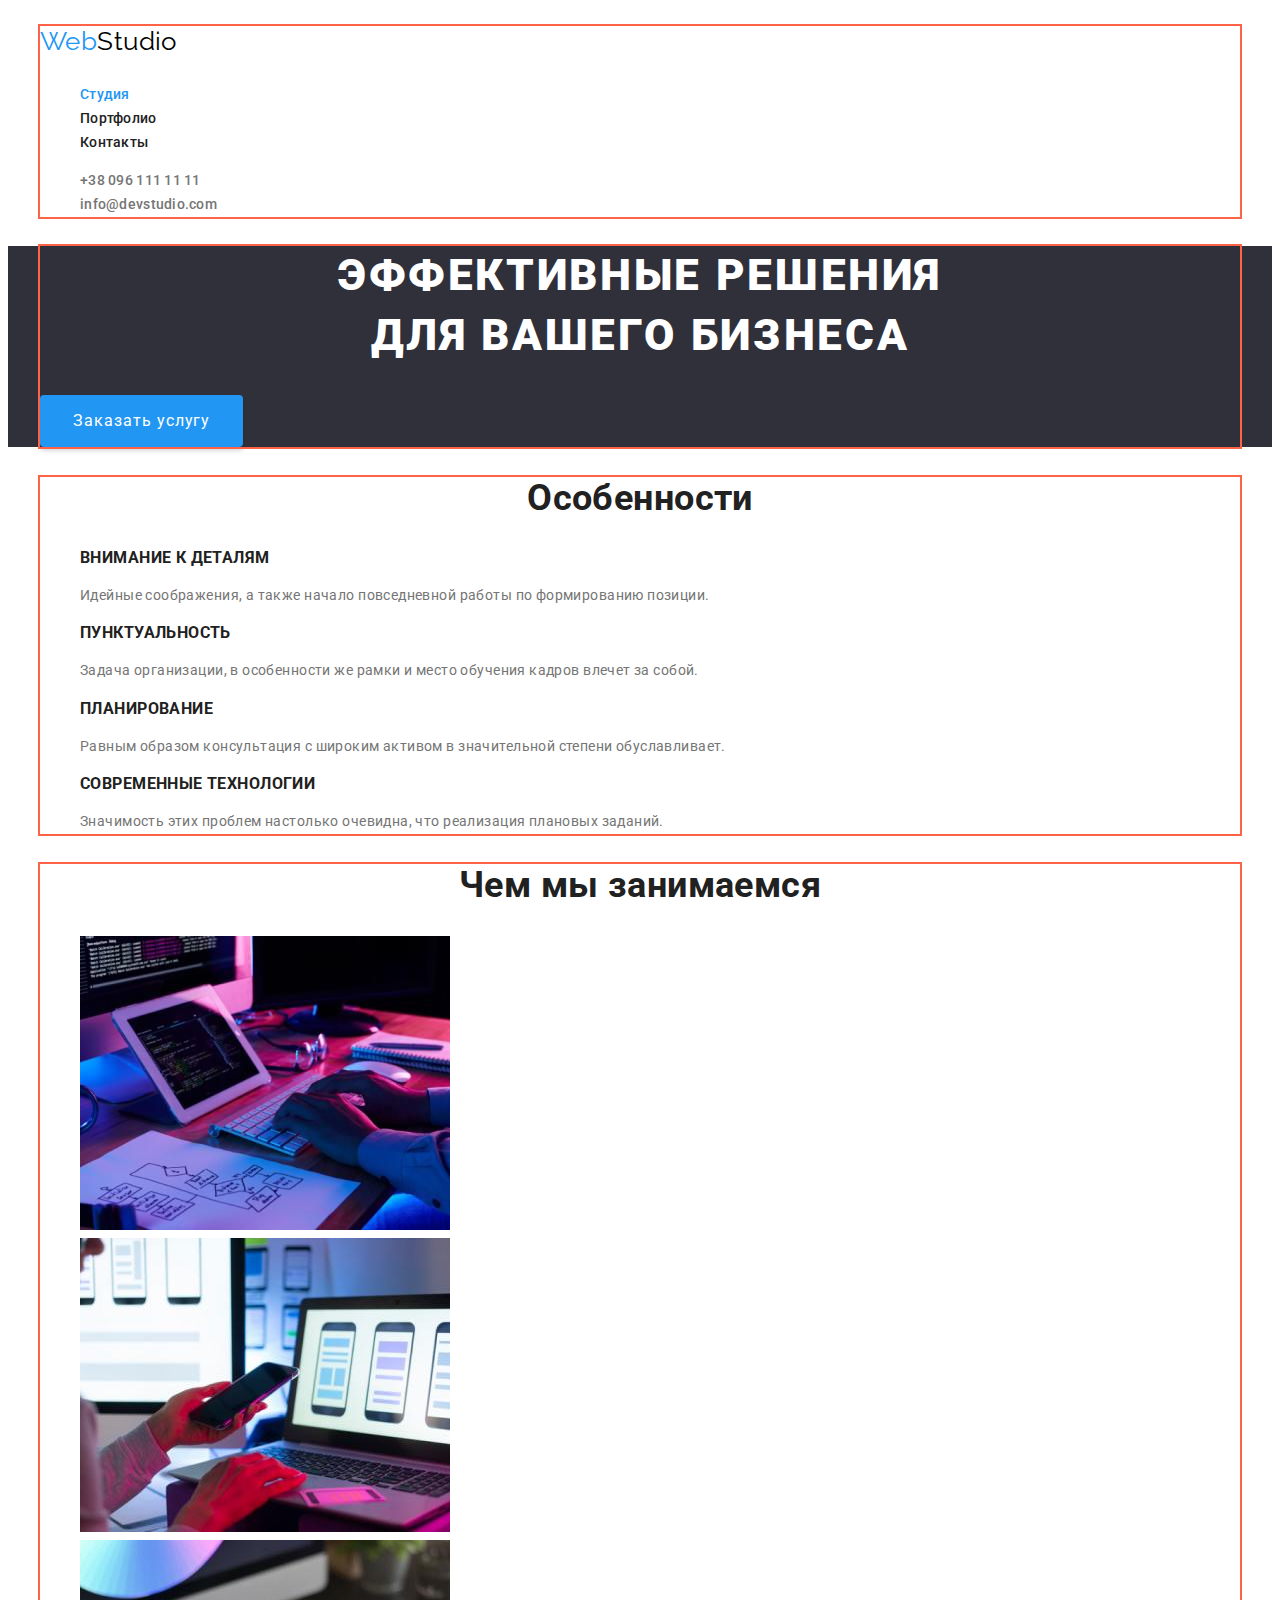
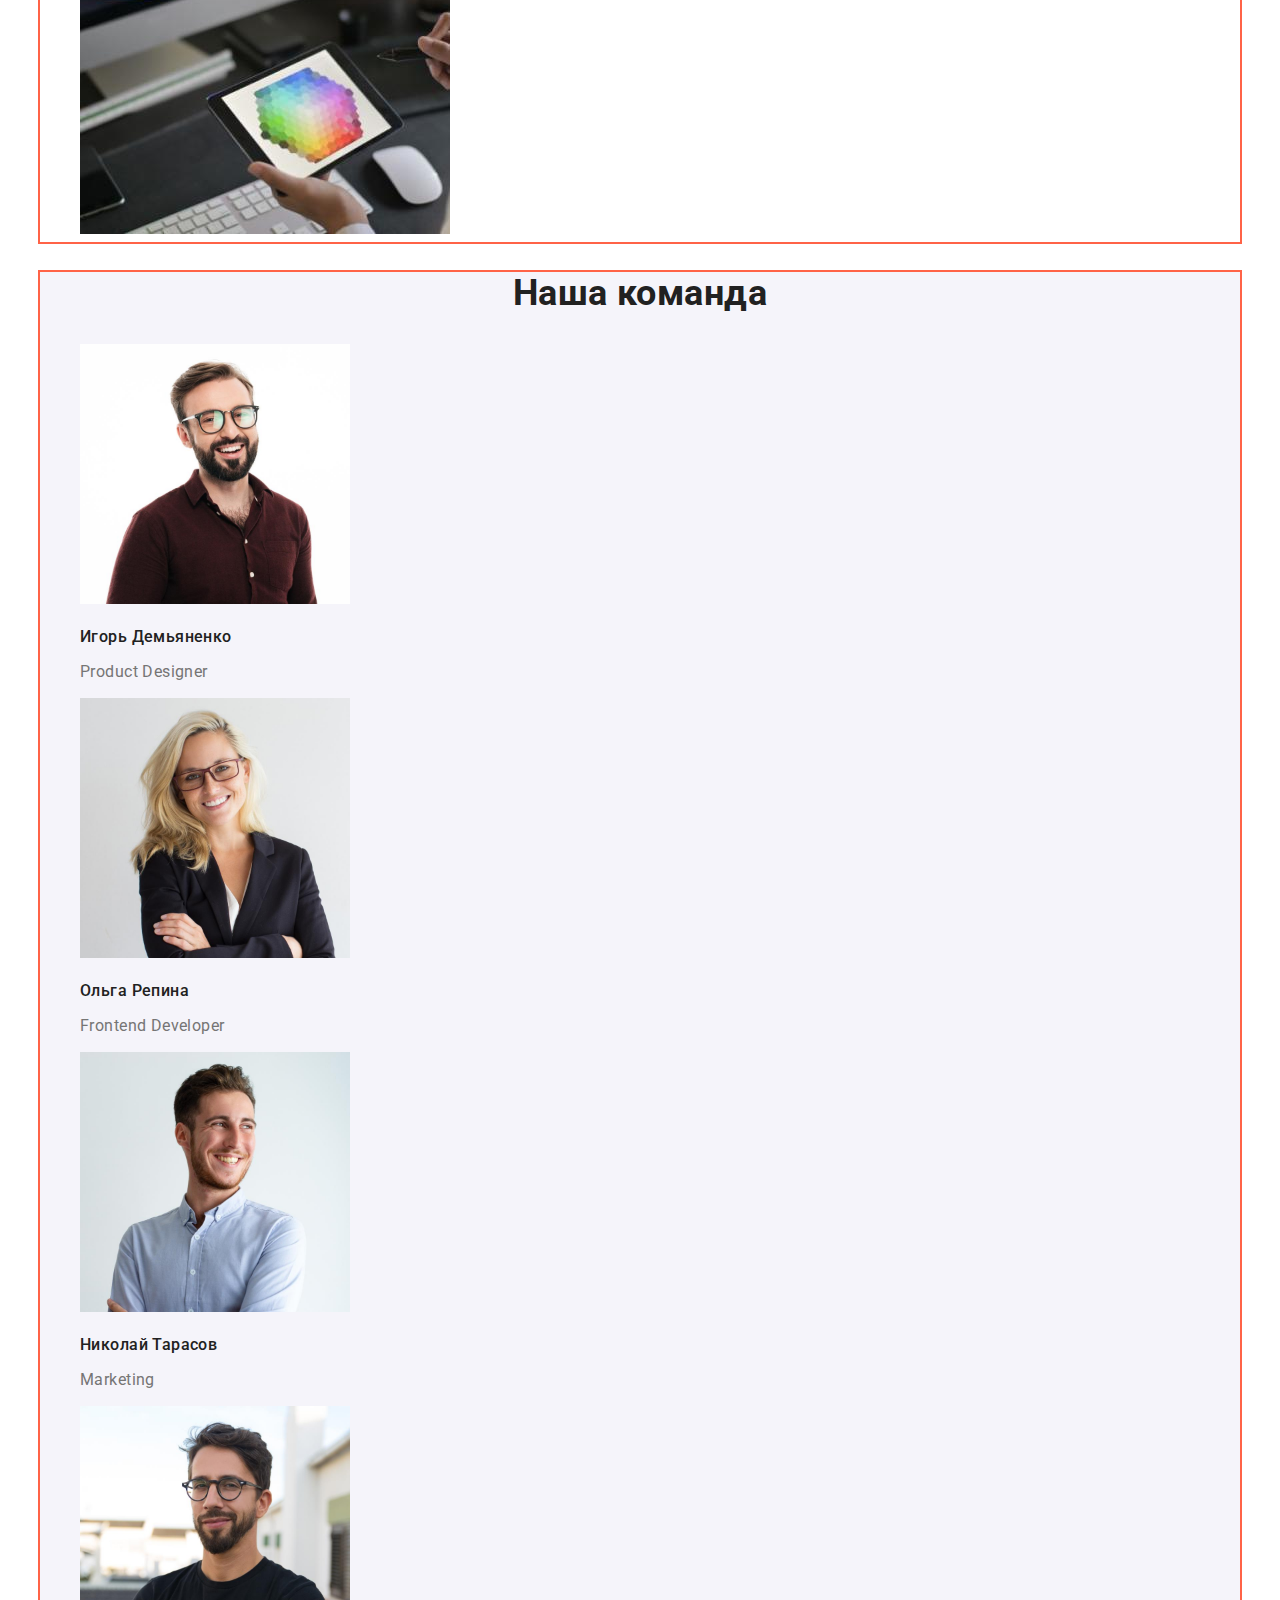
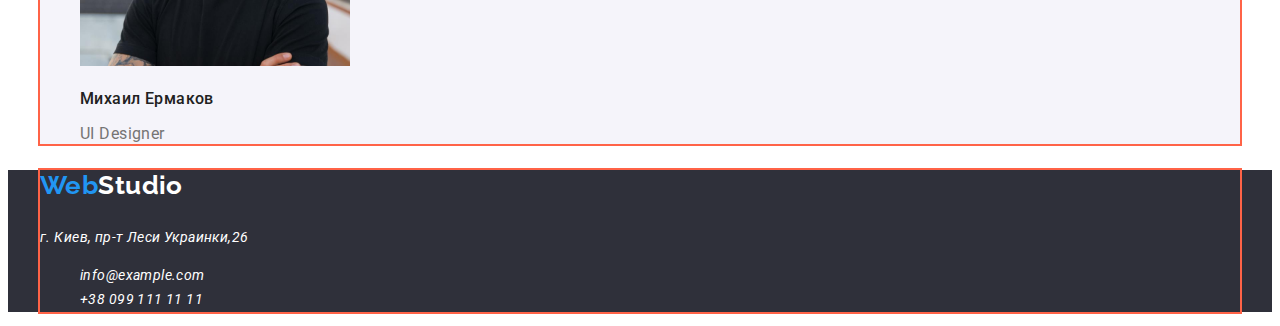
==== index.html @ fec4613e "оформлена ширина макета" ====
<!DOCTYPE html>
<html lang="ru">
<head>
    <meta charset="UTF-8">
    <meta name="viewport" content="width=device-width, initial-scale=1.0">
    <title>Студия</title>
    <link rel="preconnect" href="https://fonts.gstatic.com">
    <link href="https://fonts.googleapis.com/css2?family=Raleway:wght@700&family=Roboto:wght@400;500;700;900&display=swap"
        rel="stylesheet">
    <link rel="stylesheet" href="https://cdnjs.cloudflare.com/ajax/libs/modern-normalize/1.0.0/modern-normalize.css"
        integrity="sha512-Zx6MlUMKSVJoQ+83OwhdILe8cSEsCzfqThJd7J/VA2UrK6Ctj85p+xzqfyuNXE5B1k25uUdmJ2OzItbBy9GHAQ=="
        crossorigin="anonymous"/>
    <link rel="stylesheet" href="./css/styles.css"/>
</head>
<body>

    <!-- шапка сайта -->
    <header>
        <div class="container">
            <nav>
                <a href="./index.html" class="logo">
                    <p> <span class="accent">Web</span>Studio</p>
                </a>
            
                <ul class="site-nav list">
                    <li><a href="" class="link current">Студия</a></li>
                    <li><a href="./portfolio.html" class="link">Портфолио</a></li>
                    <li><a href="" class="link">Контакты</a></li>
                </ul>
            </nav>
            <ul class="contacts list">
                <li><a href="tel:+380961111111" class="link">+38 096 111 11 11</a></li>
                <li><a href="mailto:info@devstudio.com" class="link">info@devstudio.com</a></li>
            </ul>
        </div>
       
    </header>

    <main>
        
        <!-- герой -->
            <section class="hero">
                <div class="container">
                    <h1 class="hero-title">Эффективные решения<br> для вашего бизнеса</h1>
                    <a href="" class="button cursor">Заказать услугу</a>
                </div>
            </section>

            <!-- Особенности -->
            <section class="features section container" >
                <h2 class="section-title">Особенности</h2>
                    <ul class="list">
                        <li>
                            <h3 class="title">Внимание к деталям</h3>
                            <p class="desc">Идейные соображения, а также начало повседневной
                            работы по формированию позиции.</p>
                        </li>
                        <li>
                            <h3 class="title">Пунктуальность</h3>
                            <p class="desc">Задача организации, в особенности же рамки и 
                            место обучения кадров влечет за собой.</p>
                        </li>
                        <li>
                            <h3 class="title">Планирование</h3>
                            <p class="desc">Равным образом консультация с широким активом
                            в значительной степени обуславливает.</p>
                        </li>
                        <li>
                            <h3 class="title">Современные технологии</h3>
                            <p class="desc">Значимость этих проблем настолько очевидна, 
                            что реализация плановых заданий.</p>
                        </li>
                    </ul>
            </section>

            <!-- чем мы занимаемся -->
            <section class="section container" >
                <h2 class="section-title">Чем мы занимаемся</h2>
                    <ul class="list">
                        <li>
                            <img src="./images/laptop.jpg" 
                            alt="ноутбук"  
                            width="370" 
                            height="294"/>
                        </li>

                        <li>
                            <img src="./images/smartphone.jpg" 
                            alt="смартфон" 
                            width="370" 
                            height="294"/>
                        </li>

                        <li>
                            <img src="./images/tablet.jpg" 
                            alt="планшет" 
                            width="370" 
                            height="294"/>
                        </li>
                    </ul>
            </section>

            <!-- Наша команда -->
            <section class="team section container">
                <h2 class="section-title">Наша команда</h2>
                <ul class="list">
                    <li>
                        <img src="./images/team1.jpg"
                         alt="фотография дизайнера"
                          width="270" height="260"/>
                        <h3 class="name">Игорь Демьяненко</h3>
                        <p class="position">Product Designer</p>
                        </li>
                    <li>
                        <img src="./images/team2.jpg"
                         alt="фотография разработчика"
                          width="270" height="260"/>
                        <h3 class="name">Ольга Репина</h3>
                        <p class="position">Frontend Developer</p>
                        </li>

                    <li>
                        <img src="./images/team3.jpg"
                         alt="фотография маркетолога"
                          width="270" height="260"/>
                        <h3 class="name">Николай Тарасов</h3>
                        <p class="position">Marketing</p>
                        </li>

                    <li>
                        <img src="./images/team4.jpg"
                         alt="фотография дизанера интерфейсов"
                          width="270" height="260"/>
                        <h3 class="name">Михаил Ермаков</h3>
                        <p class="position">UI Designer</p>
                    </li>

                </ul>
            </section>
    </main>
    

<!-- подвал страницы -->
    <footer class="footer">
        <div class="container">
            <a href="index.html" class="footer-logo">
                <p> <span class="accent">Web</span>Studio</p>
            </a>
            
            <div>
                <address class="adress">
                    <p>г. Киев, пр-т Леси Украинки,26</p>
                    <ul class="list">
                        <li><a href="mailto:info@example.com" class="footer-link">info@example.com</a></li>
                        <li><a href="tel:+380991111111" class="footer-link">+38 099 111 11 11</a></li>
                    </ul>
                </address>
            </div>
        </div>
    </footer>

</body>
</html>
---- css/styles.css ----
/* общие стили */
html {
  box-sizing: border-box;
}

*,
*::before,
*::after {
  box-sizing: inherit;
}

/* основной цвет текста  #212121 */
/* вторичный цвет текста #757575 */
/* белый #FFFFFF */
/* синий цвет лого и акцент #2196F3 */
/* вторичный цвет фона #F5F4FA */
/* фон футера #2F303A */

:root {
  --primary-text-color: #212121;
  --secondary-text-color: #757575;
  --accent-color: #2196f3;
  --primary-background-color: #ffffff;
  --secondary-background-color: #f5f4fa;
  --header-footer-background-color: #2f303a;
}

body {
  background-color: var(--primary-background-color);
  color: var(--primary-text-color);

  font-family: Roboto, sans-serif;
  letter-spacing: 0.03em;
  font-size: 14px;
  line-height: 1.71;
}

a {
  text-decoration: none;
}

.list {
  list-style: none;
}

.container {
  margin-left: auto;
  margin-right: auto;
  width: 1200px;
  outline: 2px solid tomato;
}

/* logo */

.logo {
  color: #000000;

  font-family: Raleway;
  font-size: 26px;
  line-height: 1.19;
}

.logo .accent {
  color: var(--accent-color);
}

/* hero */

.hero {
  background-color: var(--header-footer-background-color);
}

.hero-title {
  color: var(--primary-background-color);

  font-weight: 900;
  font-size: 44px;
  line-height: 1.36;
  text-align: center;
  letter-spacing: 0.06em;
  text-transform: uppercase;
}

/* nav */

.site-nav .link {
  color: var(--primary-text-color);

  font-weight: 500;
  line-height: 1.14;
  letter-spacing: 0.02em;
}
.contacts .link {
  color: var(--secondary-text-color);

  font-weight: 500;
  line-height: 1.14;
  letter-spacing: 0.02em;
}

/* features */

.section-title {
  font-weight: 700;
  font-size: 36px;
  line-height: 1.17;
  text-align: center;
}

.features .title {
  font-weight: 700;
  line-height: 1.14;
  text-transform: uppercase;
}

.features .desc {
  color: var(--secondary-text-color);
}

.section .desc {
  color: var(--secondary-text-color);
}

/* team */

.team {
  background-color: var(--secondary-background-color);
}

.team .name {
  font-weight: 500;
  font-size: 16px;
  line-height: 1.19;
}

.section .position {
  color: var(--secondary-text-color);

  font-size: 16px;
  line-height: 1.19;
}
/* акцент */

.link:hover,
.link:focus {
  color: var(--accent-color);
}

.site-nav .link.current {
  color: var(--accent-color);
}
/* footer */

.footer {
  background-color: var(--header-footer-background-color);
}

.footer .adress {
  color: var(--primary-background-color);
}

.footer-link {
  color: rgba(255, 255, 255, 60);
}

.footer-logo {
  color: var(--primary-background-color);

  font-family: Raleway;
  font-weight: 700;
  font-size: 26px;
  line-height: 1.19;
}

.footer-logo .accent {
  color: var(--accent-color);
}

/* button */

.button {
  display: inline-block;
  border-radius: 4px;
  box-shadow: 0px 4px 4px rgba(0, 0, 0, 0.15);
  padding: 10px 32px;
  border: 1px solid transparent;

  color: var(--primary-background-color);
  background-color: var(--accent-color);

  font-family: inherit;
  font-size: 16px;
  line-height: 1.87;
  align-items: center;
  text-align: center;
  letter-spacing: 0.06em;

  cursor: pointer;
}

/* Портфолио */

.button-secondary {
  display: inline-block;
  box-shadow: 0px 3px 1px rgba(0, 0, 0, 0.1), 0px 1px 2px rgba(0, 0, 0, 0.08),
    0px 2px 2px rgba(0, 0, 0, 0.12);
  border-radius: 4px;
  padding: 6px 22px;
  border: 1px solid transparent;

  background-color: var(--secondary-background-color);

  font-family: inherit;
  font-weight: 500;
  font-size: 16px;
  line-height: 1.62;

  cursor: pointer;
}

.button-secondary:hover,
.button-secondary:focus {
  color: var(--primary-background-color);
  background-color: var(--accent-color);
}

.projects .nav {
  color: var(--secondary-text-color);

  font-size: 16px;
  line-height: 1.87;
}

.projects .title {
  color: var(--primary-text-color);

  font-weight: bold;
  font-size: 18px;
  line-height: 2;
  letter-spacing: 0.06em;
}
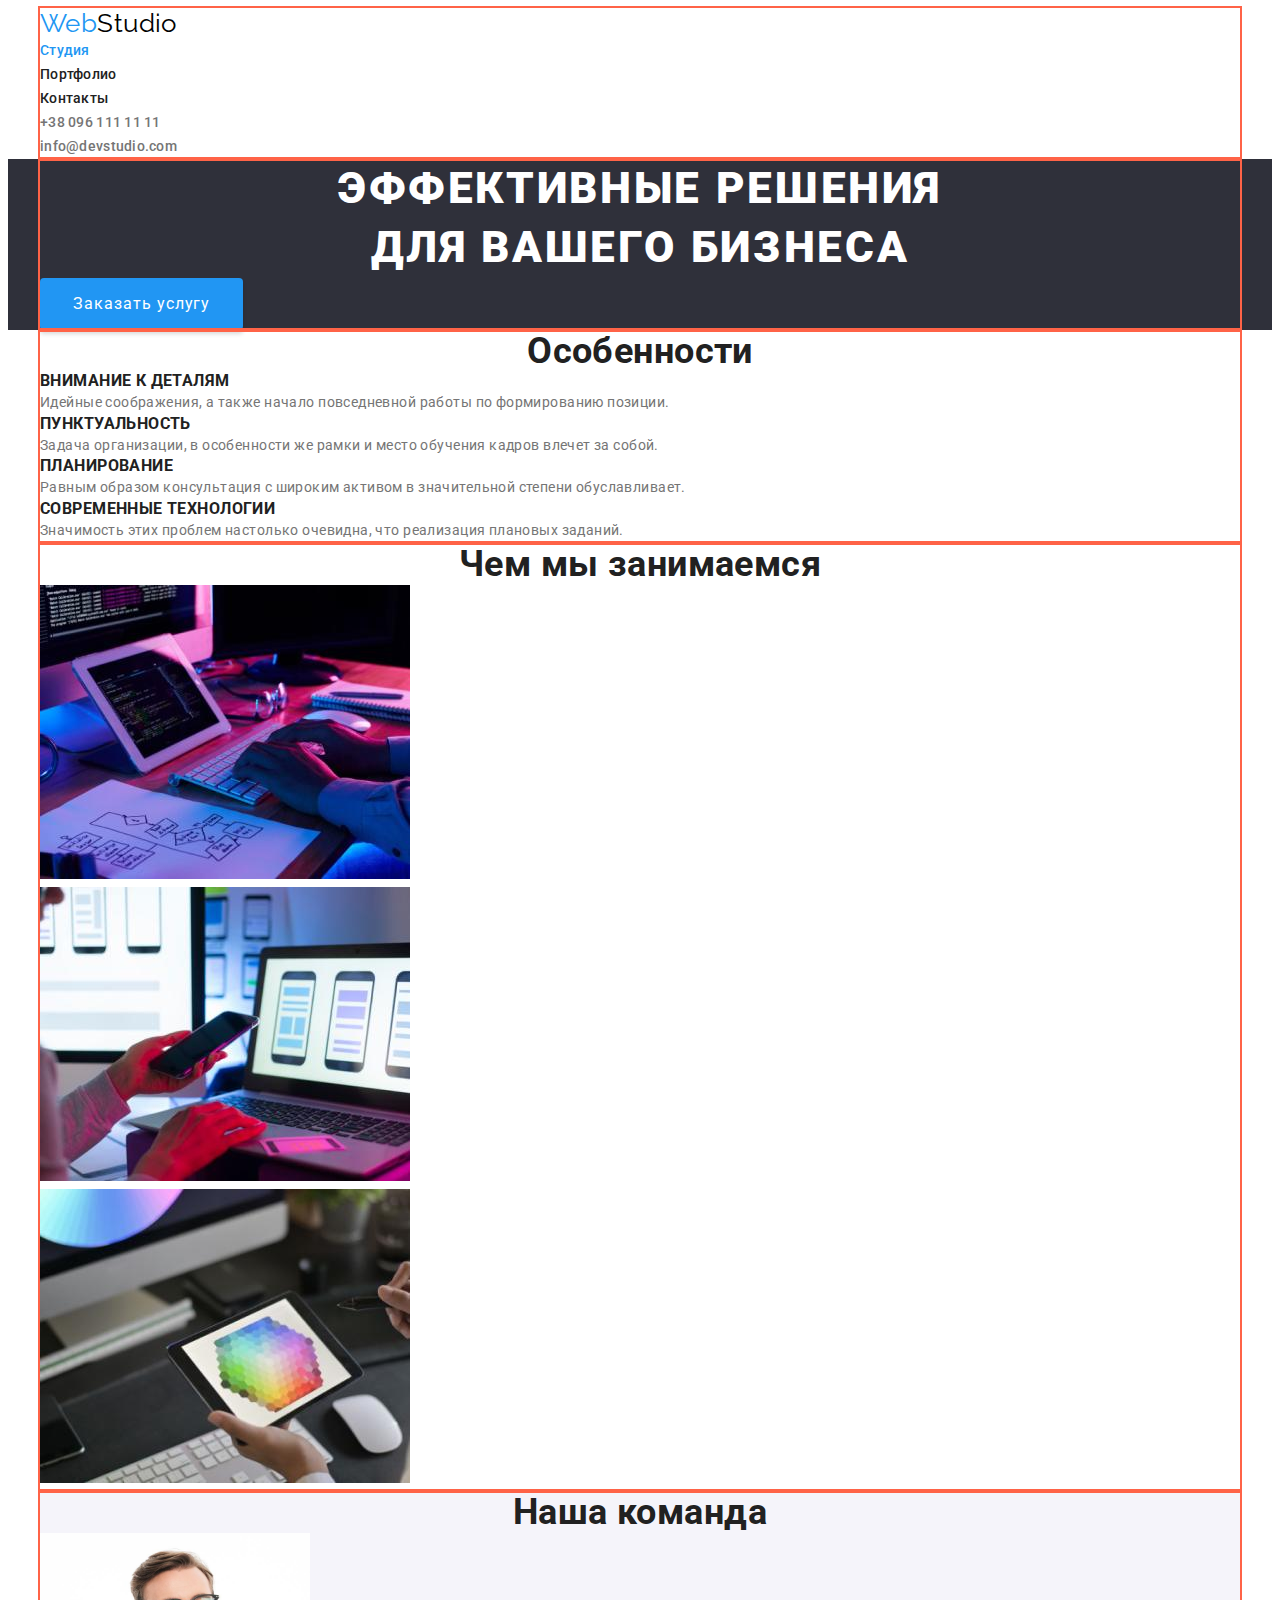
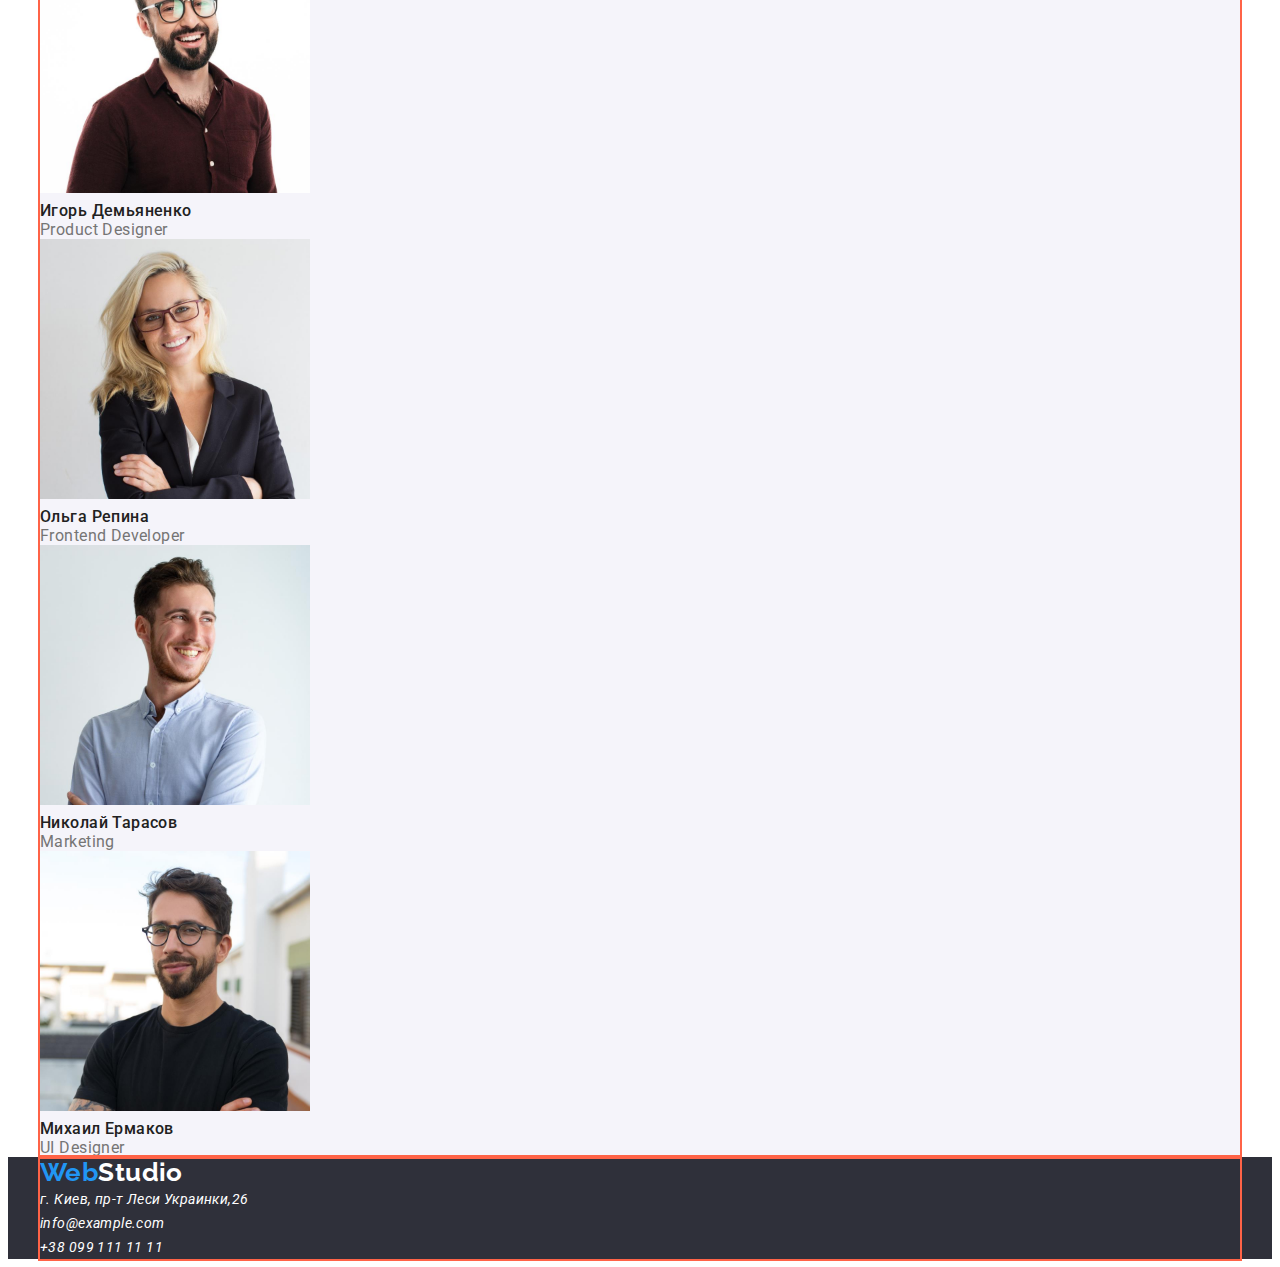
==== commit 5093d284: "сброшены стили падинги и маржини" ====
--- a/index.html
+++ b/index.html
@@ -19,7 +19,7 @@
         <div class="container">
             <nav>
                 <a href="./index.html" class="logo">
-                    <p> <span class="accent">Web</span>Studio</p>
+                    <p class="logo-text"> <span class="accent">Web</span>Studio</p>
                 </a>
             
                 <ul class="site-nav list">
--- a/css/styles.css
+++ b/css/styles.css
@@ -50,6 +50,16 @@
   outline: 2px solid tomato;
 }
 
+/* сброс стилей */
+h1,
+h2,
+h3,
+ul,
+p {
+  margin: 0;
+  padding: 0;
+}
+
 /* logo */
 
 .logo {
@@ -60,6 +70,11 @@
   line-height: 1.19;
 }
 
+/* .logo-text {
+  margin-top: 0px;
+  margin-bottom: 0px;
+} */
+
 .logo .accent {
   color: var(--accent-color);
 }
@@ -71,6 +86,9 @@
 }
 
 .hero-title {
+  /* margin-top: 0px;
+  margin-bottom: 0px; */
+
   color: var(--primary-background-color);
 
   font-weight: 900;
@@ -82,6 +100,10 @@
 }
 
 /* nav */
+/* .site-nav {
+  margin-top: 0px;
+  margin-bottom: 0px;
+} */
 
 .site-nav .link {
   color: var(--primary-text-color);
@@ -90,6 +112,12 @@
   line-height: 1.14;
   letter-spacing: 0.02em;
 }
+
+/* .contacts {
+  margin-top: 0px;
+  margin-bottom: 0px;
+} */
+
 .contacts .link {
   color: var(--secondary-text-color);
 
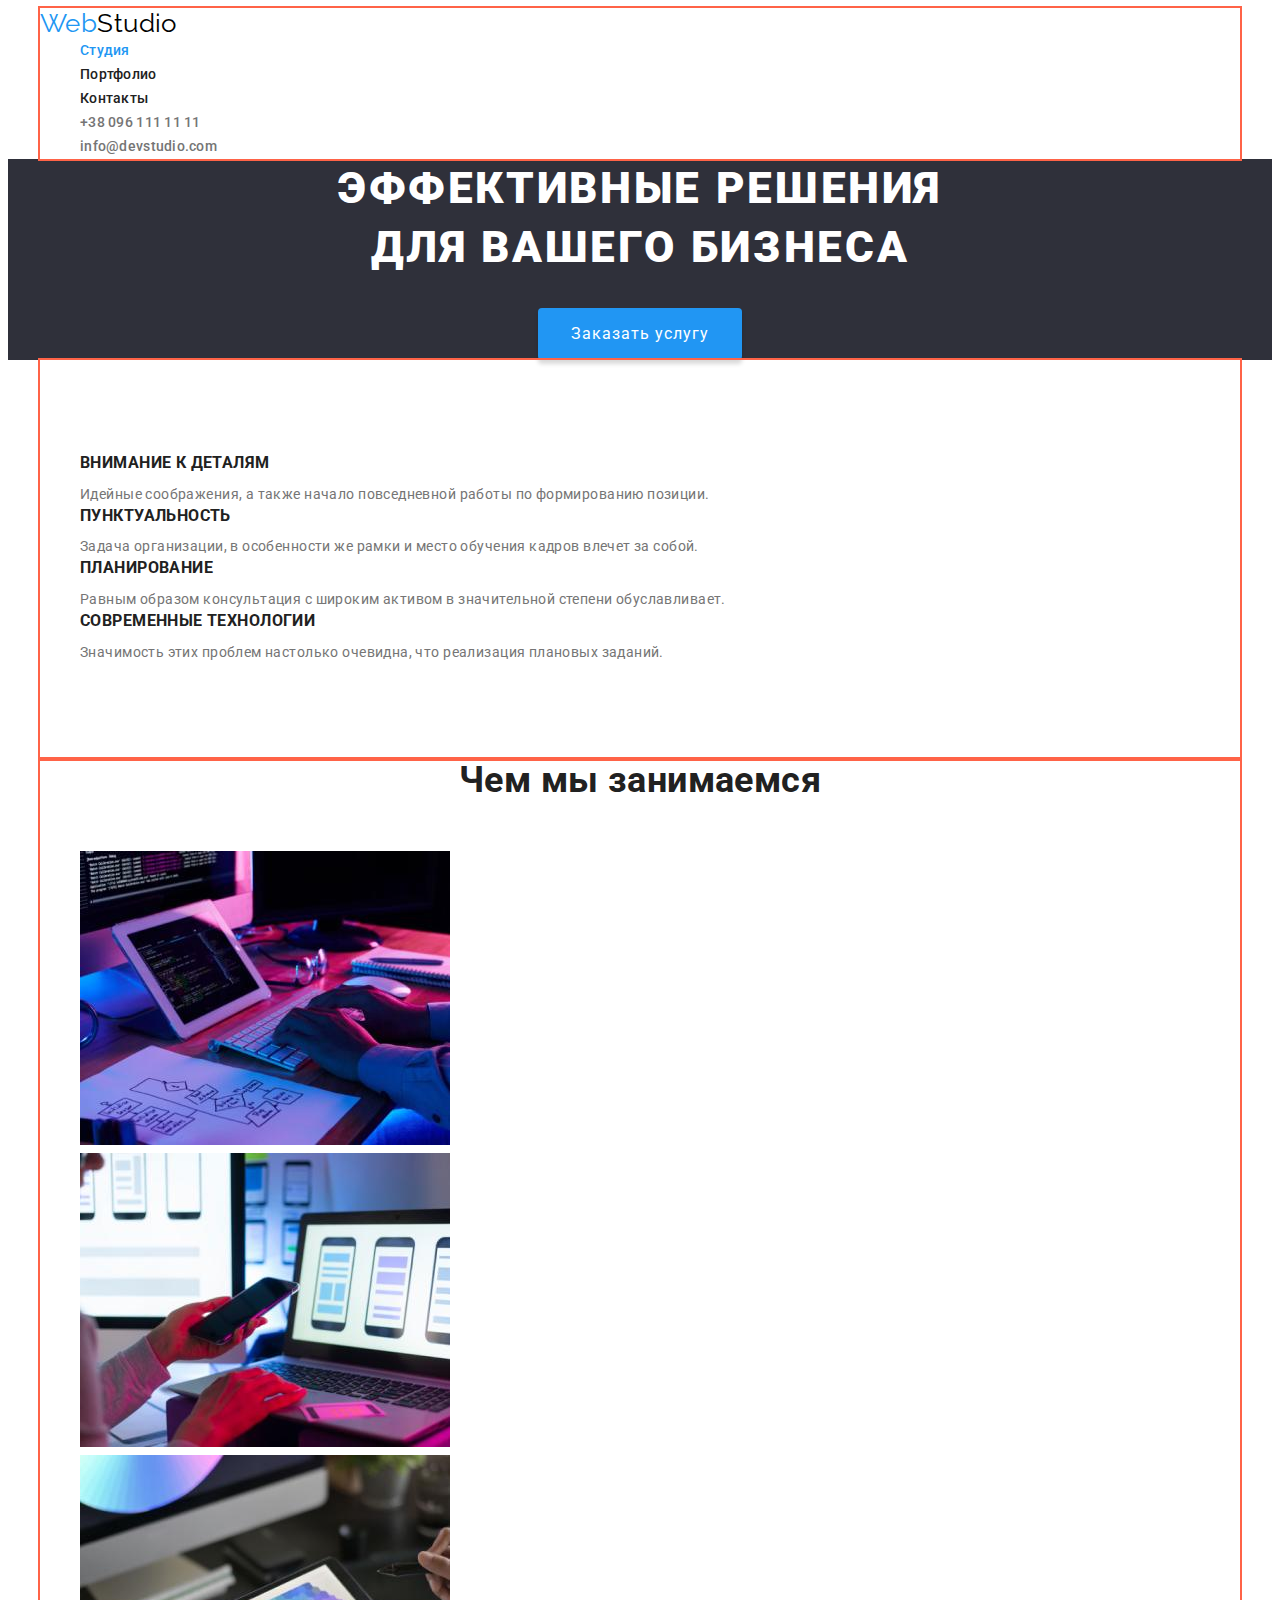
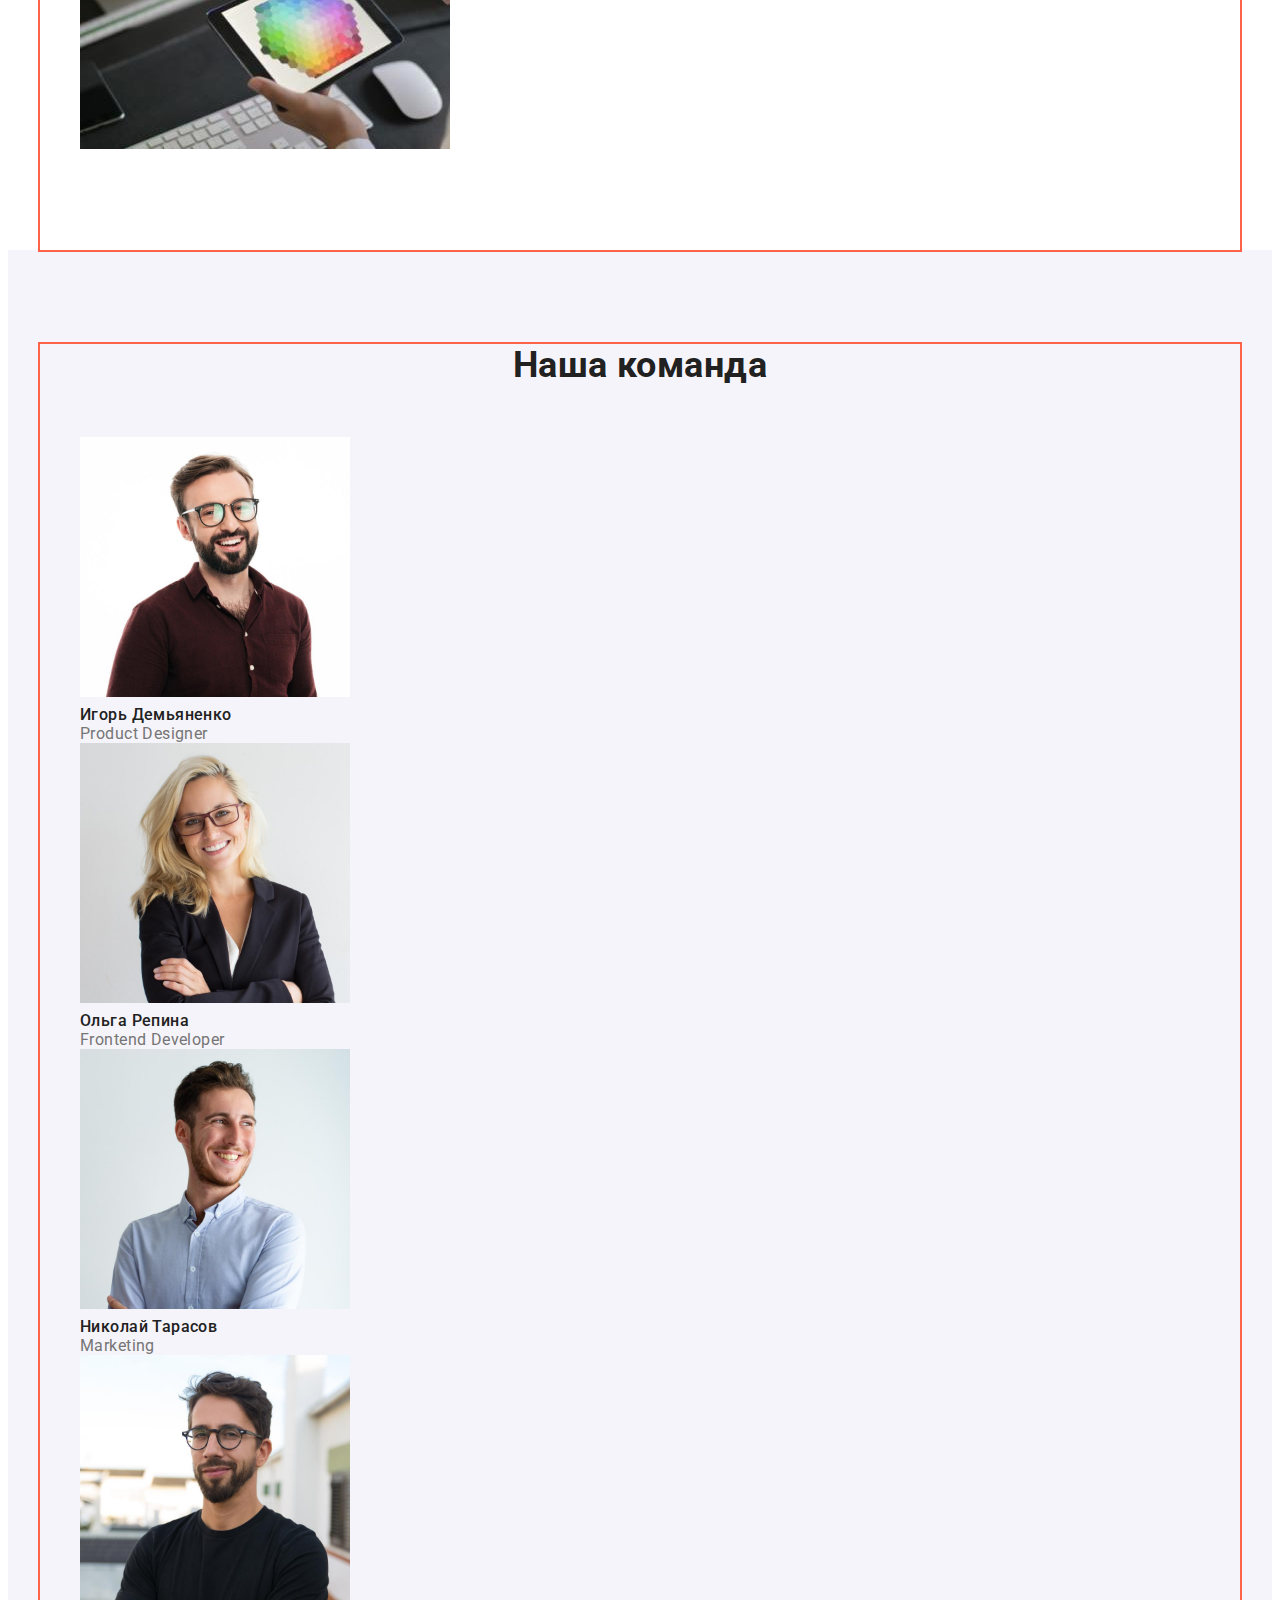
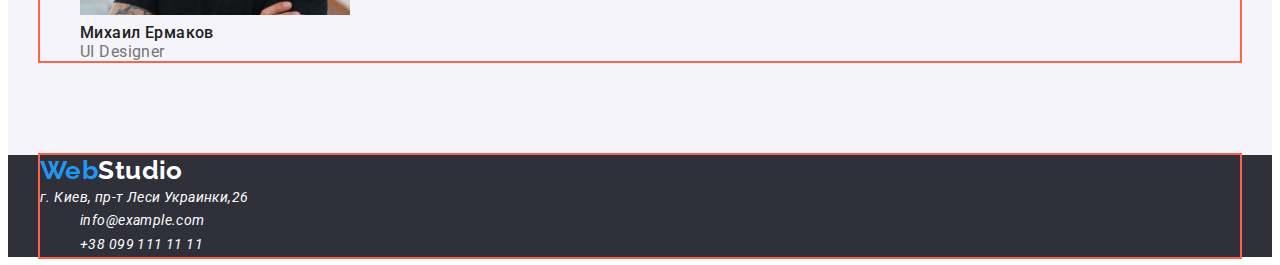
==== commit d85328f3: "добавлены 94px для секций" ====
--- a/index.html
+++ b/index.html
@@ -40,15 +40,13 @@
         
         <!-- герой -->
             <section class="hero">
-                <div class="container">
-                    <h1 class="hero-title">Эффективные решения<br> для вашего бизнеса</h1>
-                    <a href="" class="button cursor">Заказать услугу</a>
-                </div>
+                <h1 class="hero-title">Эффективные решения<br> для вашего бизнеса</h1>
+                <a href="" class="button cursor">Заказать услугу</a><di>
             </section>
 
             <!-- Особенности -->
             <section class="features section container" >
-                <h2 class="section-title">Особенности</h2>
+                <h2 class="visually-hidden">Особенности</h2>
                     <ul class="list">
                         <li>
                             <h3 class="title">Внимание к деталям</h3>
@@ -74,7 +72,7 @@
             </section>
 
             <!-- чем мы занимаемся -->
-            <section class="section container" >
+            <section class="specialization section container" >
                 <h2 class="section-title">Чем мы занимаемся</h2>
                     <ul class="list">
                         <li>
@@ -101,41 +99,34 @@
             </section>
 
             <!-- Наша команда -->
-            <section class="team section container">
-                <h2 class="section-title">Наша команда</h2>
-                <ul class="list">
-                    <li>
-                        <img src="./images/team1.jpg"
-                         alt="фотография дизайнера"
-                          width="270" height="260"/>
-                        <h3 class="name">Игорь Демьяненко</h3>
-                        <p class="position">Product Designer</p>
+            <section class="team section">
+               <div class="container">
+                    <h2 class="section-title">Наша команда</h2>
+                    <ul class="list">
+                        <li>
+                            <img src="./images/team1.jpg" alt="фотография дизайнера" width="270" height="260" />
+                            <h3 class="name">Игорь Демьяненко</h3>
+                            <p class="position">Product Designer</p>
                         </li>
-                    <li>
-                        <img src="./images/team2.jpg"
-                         alt="фотография разработчика"
-                          width="270" height="260"/>
-                        <h3 class="name">Ольга Репина</h3>
-                        <p class="position">Frontend Developer</p>
+                        <li>
+                            <img src="./images/team2.jpg" alt="фотография разработчика" width="270" height="260" />
+                            <h3 class="name">Ольга Репина</h3>
+                            <p class="position">Frontend Developer</p>
                         </li>
-
-                    <li>
-                        <img src="./images/team3.jpg"
-                         alt="фотография маркетолога"
-                          width="270" height="260"/>
-                        <h3 class="name">Николай Тарасов</h3>
-                        <p class="position">Marketing</p>
+                    
+                        <li>
+                            <img src="./images/team3.jpg" alt="фотография маркетолога" width="270" height="260" />
+                            <h3 class="name">Николай Тарасов</h3>
+                            <p class="position">Marketing</p>
                         </li>
-
-                    <li>
-                        <img src="./images/team4.jpg"
-                         alt="фотография дизанера интерфейсов"
-                          width="270" height="260"/>
-                        <h3 class="name">Михаил Ермаков</h3>
-                        <p class="position">UI Designer</p>
-                    </li>
-
-                </ul>
+                    
+                        <li>
+                            <img src="./images/team4.jpg" alt="фотография дизанера интерфейсов" width="270" height="260" />
+                            <h3 class="name">Михаил Ермаков</h3>
+                            <p class="position">UI Designer</p>
+                        </li>
+                    </ul>
+               </div>
             </section>
     </main>
     
--- a/css/styles.css
+++ b/css/styles.css
@@ -56,8 +56,8 @@
 h3,
 ul,
 p {
-  margin: 0;
-  padding: 0;
+  margin-top: 0;
+  margin-bottom: 0;
 }
 
 /* logo */
@@ -70,11 +70,6 @@
   line-height: 1.19;
 }
 
-/* .logo-text {
-  margin-top: 0px;
-  margin-bottom: 0px;
-} */
-
 .logo .accent {
   color: var(--accent-color);
 }
@@ -82,29 +77,23 @@
 /* hero */
 
 .hero {
+  text-align: center;
+
   background-color: var(--header-footer-background-color);
 }
 
 .hero-title {
-  /* margin-top: 0px;
-  margin-bottom: 0px; */
+  margin-bottom: 30px;
 
   color: var(--primary-background-color);
 
   font-weight: 900;
   font-size: 44px;
   line-height: 1.36;
-  text-align: center;
   letter-spacing: 0.06em;
   text-transform: uppercase;
 }
 
-/* nav */
-/* .site-nav {
-  margin-top: 0px;
-  margin-bottom: 0px;
-} */
-
 .site-nav .link {
   color: var(--primary-text-color);
 
@@ -113,11 +102,6 @@
   letter-spacing: 0.02em;
 }
 
-/* .contacts {
-  margin-top: 0px;
-  margin-bottom: 0px;
-} */
-
 .contacts .link {
   color: var(--secondary-text-color);
 
@@ -127,8 +111,22 @@
 }
 
 /* features */
+.section {
+  padding-top: 94px;
+  padding-bottom: 94px;
+}
+
+.visually-hidden {
+  position: absolute;
+  clip: rect(0 0 0 0);
+  width: 1px;
+  height: 1px;
+  margin: -1px;
+}
 
 .section-title {
+  margin-bottom: 50px;
+
   font-weight: 700;
   font-size: 36px;
   line-height: 1.17;
@@ -136,6 +134,8 @@
 }
 
 .features .title {
+  margin-bottom: 10px;
+
   font-weight: 700;
   line-height: 1.14;
   text-transform: uppercase;
@@ -147,6 +147,11 @@
 
 .section .desc {
   color: var(--secondary-text-color);
+}
+
+/* specialization */
+.specialization {
+  padding-top: 0;
 }
 
 /* team */
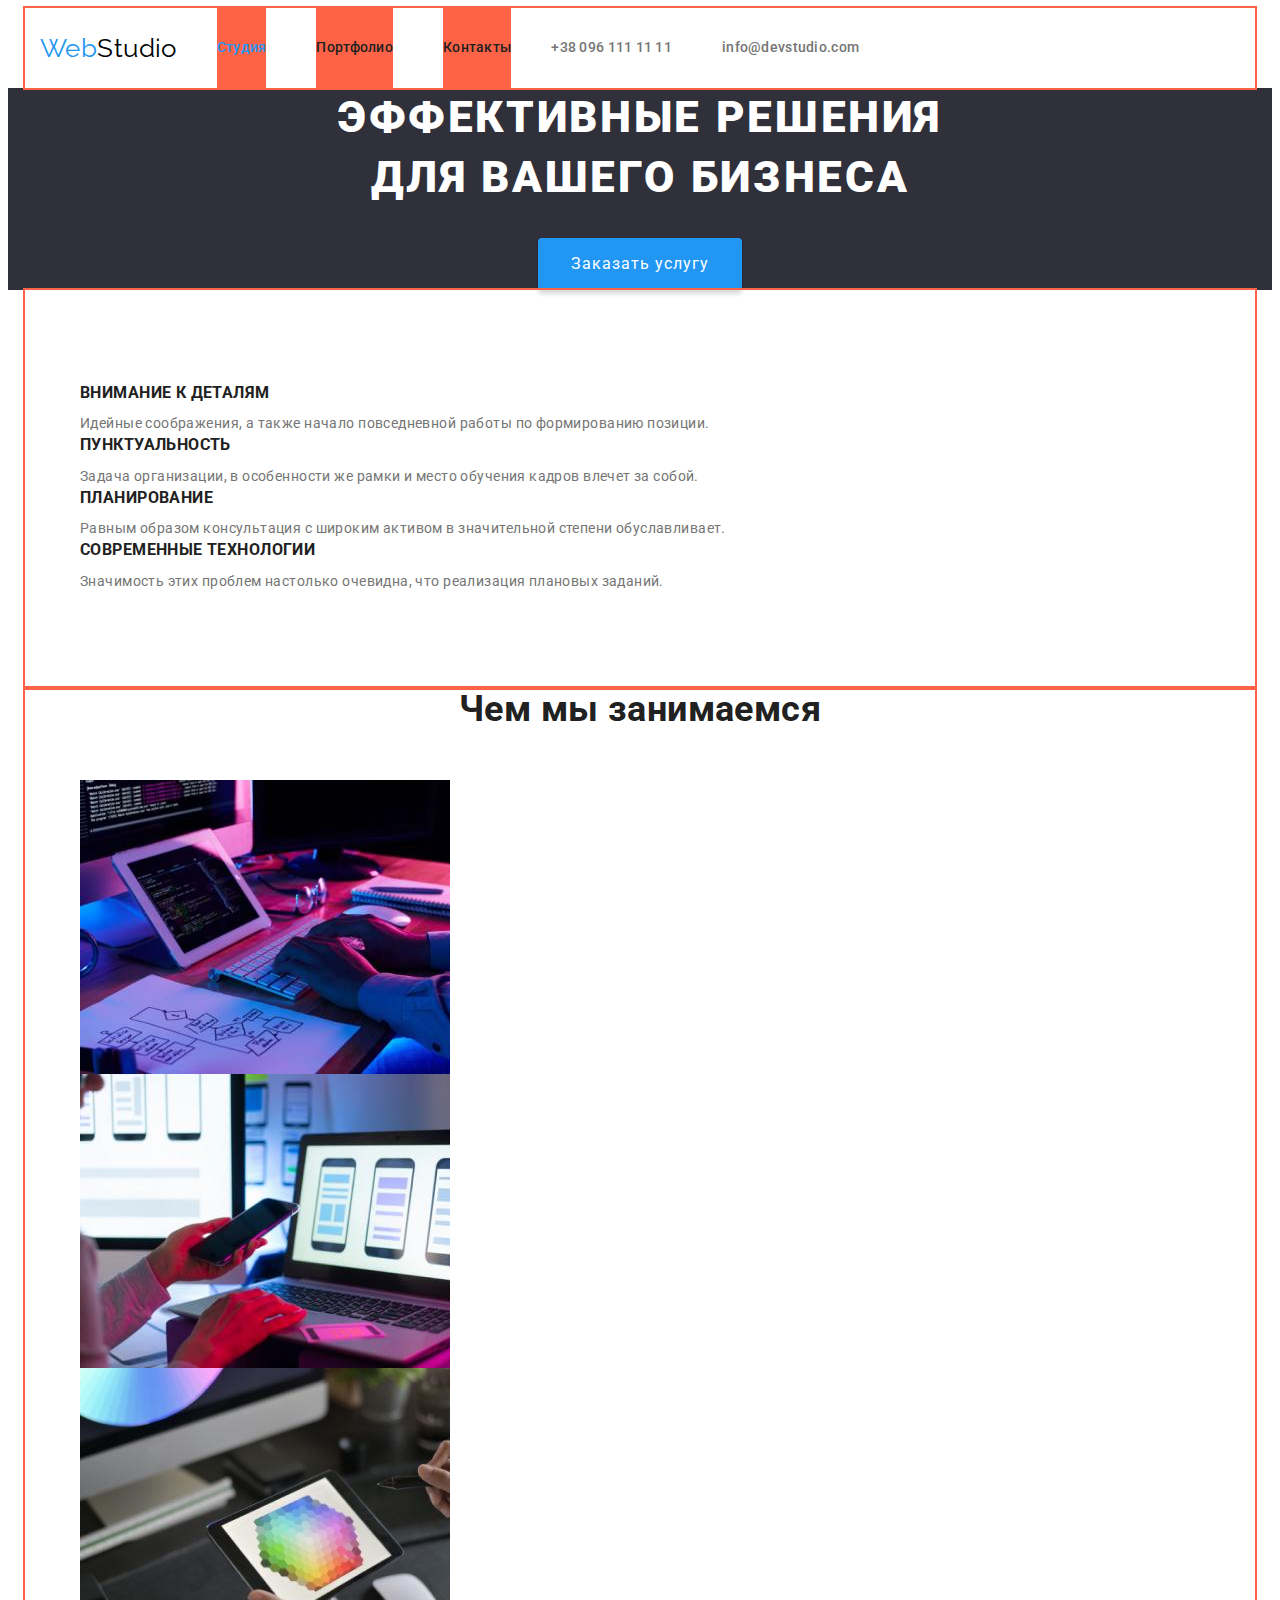
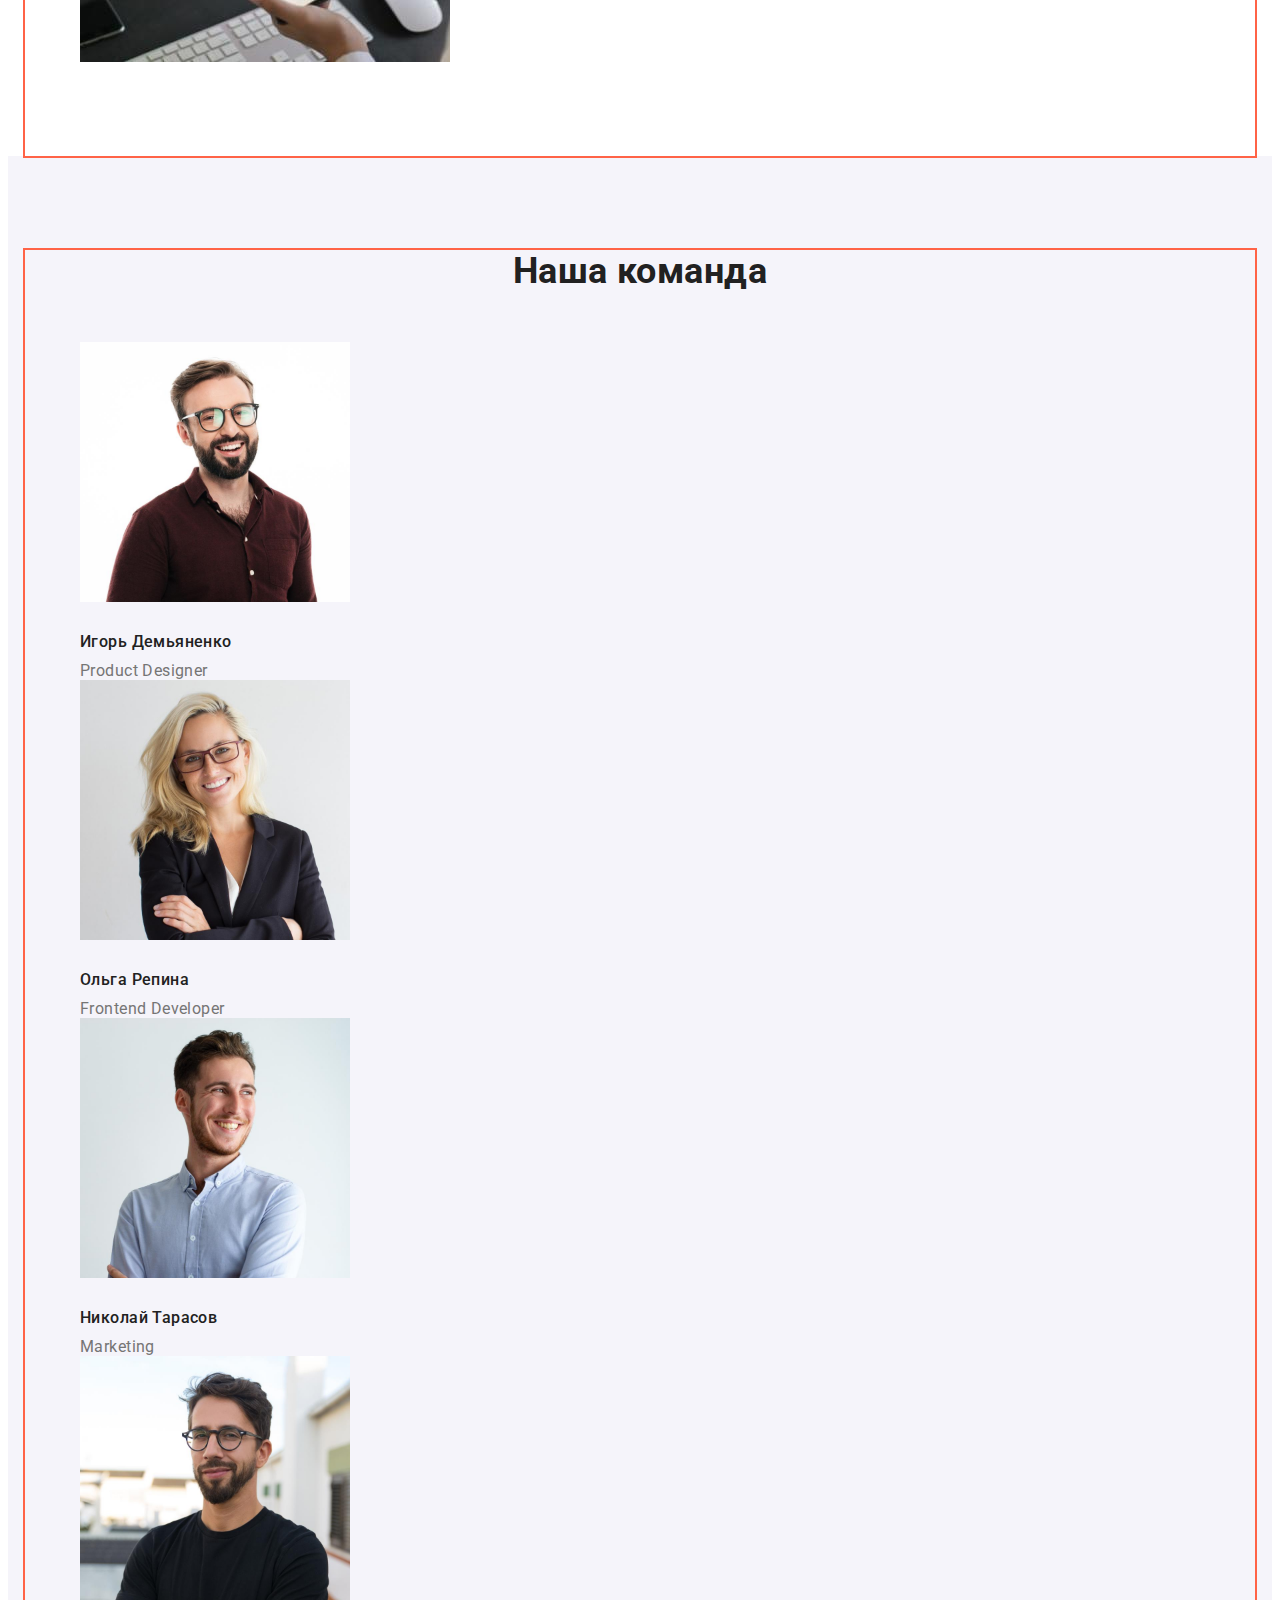
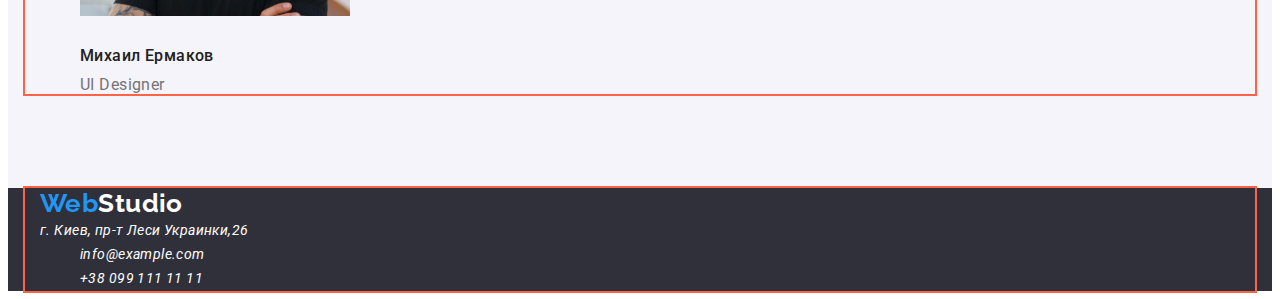
==== commit 1d306ce6: "сделана часть хедера Flexom" ====
--- a/index.html
+++ b/index.html
@@ -17,21 +17,22 @@
     <!-- шапка сайта -->
     <header>
         <div class="container">
-            <nav>
+            <nav class="main-nav">
                 <a href="./index.html" class="logo">
                     <p class="logo-text"> <span class="accent">Web</span>Studio</p>
                 </a>
             
                 <ul class="site-nav list">
-                    <li><a href="" class="link current">Студия</a></li>
-                    <li><a href="./portfolio.html" class="link">Портфолио</a></li>
-                    <li><a href="" class="link">Контакты</a></li>
+                    <li class="item"><a href="" class="link current">Студия</a></li>
+                    <li class="item"><a href="./portfolio.html" class="link">Портфолио</a></li>
+                    <li class="item"><a href="" class="link">Контакты</a></li>
+                </ul>
+           
+                <ul class="contacts list">
+                    <li class="item"><a href="tel:+380961111111" class="link">+38 096 111 11 11</a></li>
+                    <li class="item"><a href="mailto:info@devstudio.com" class="link">info@devstudio.com</a></li>
                 </ul>
             </nav>
-            <ul class="contacts list">
-                <li><a href="tel:+380961111111" class="link">+38 096 111 11 11</a></li>
-                <li><a href="mailto:info@devstudio.com" class="link">info@devstudio.com</a></li>
-            </ul>
         </div>
        
     </header>
@@ -104,24 +105,24 @@
                     <h2 class="section-title">Наша команда</h2>
                     <ul class="list">
                         <li>
-                            <img src="./images/team1.jpg" alt="фотография дизайнера" width="270" height="260" />
+                            <img class="photo" src="./images/team1.jpg" alt="фотография дизайнера" width="270" height="260" />
                             <h3 class="name">Игорь Демьяненко</h3>
                             <p class="position">Product Designer</p>
                         </li>
                         <li>
-                            <img src="./images/team2.jpg" alt="фотография разработчика" width="270" height="260" />
+                            <img class="photo" src="./images/team2.jpg" alt="фотография разработчика" width="270" height="260" />
                             <h3 class="name">Ольга Репина</h3>
                             <p class="position">Frontend Developer</p>
                         </li>
                     
                         <li>
-                            <img src="./images/team3.jpg" alt="фотография маркетолога" width="270" height="260" />
+                            <img class="photo" src="./images/team3.jpg" alt="фотография маркетолога" width="270" height="260" />
                             <h3 class="name">Николай Тарасов</h3>
                             <p class="position">Marketing</p>
                         </li>
                     
                         <li>
-                            <img src="./images/team4.jpg" alt="фотография дизанера интерфейсов" width="270" height="260" />
+                            <img class="photo" src="./images/team4.jpg" alt="фотография дизанера интерфейсов" width="270" height="260" />
                             <h3 class="name">Михаил Ермаков</h3>
                             <p class="position">UI Designer</p>
                         </li>
--- a/css/styles.css
+++ b/css/styles.css
@@ -1,14 +1,3 @@
-/* общие стили */
-html {
-  box-sizing: border-box;
-}
-
-*,
-*::before,
-*::after {
-  box-sizing: inherit;
-}
-
 /* основной цвет текста  #212121 */
 /* вторичный цвет текста #757575 */
 /* белый #FFFFFF */
@@ -47,6 +36,8 @@
   margin-left: auto;
   margin-right: auto;
   width: 1200px;
+  padding-left: 15px;
+  padding-right: 15px;
   outline: 2px solid tomato;
 }
 
@@ -60,6 +51,56 @@
   margin-bottom: 0;
 }
 
+img {
+  display: block;
+}
+
+/* nav */
+.main-nav {
+  display: flex;
+  align-items: center;
+}
+
+.site-nav .item {
+  background-color: tomato;
+}
+
+.site-nav .item:not(:last-child) {
+  margin-right: 50px;
+}
+
+.site-nav .link {
+  display: block;
+  padding-top: 32px;
+  padding-bottom: 32px;
+
+  color: var(--primary-text-color);
+
+  font-weight: 500;
+  line-height: 1.14;
+  letter-spacing: 0.02em;
+}
+
+.contacts {
+  display: flex;
+}
+
+.contacts .item:not(:last-child) {
+  margin-right: 50px;
+}
+
+.contacts .link {
+  color: var(--secondary-text-color);
+
+  font-weight: 500;
+  line-height: 1.14;
+  letter-spacing: 0.02em;
+}
+
+.site-nav {
+  display: flex;
+}
+
 /* logo */
 
 .logo {
@@ -92,22 +133,6 @@
   line-height: 1.36;
   letter-spacing: 0.06em;
   text-transform: uppercase;
-}
-
-.site-nav .link {
-  color: var(--primary-text-color);
-
-  font-weight: 500;
-  line-height: 1.14;
-  letter-spacing: 0.02em;
-}
-
-.contacts .link {
-  color: var(--secondary-text-color);
-
-  font-weight: 500;
-  line-height: 1.14;
-  letter-spacing: 0.02em;
 }
 
 /* features */
@@ -160,18 +185,25 @@
   background-color: var(--secondary-background-color);
 }
 
+.team .photo {
+  margin-bottom: 30px;
+}
+
 .team .name {
+  margin-bottom: 10px;
+
   font-weight: 500;
   font-size: 16px;
   line-height: 1.19;
 }
 
-.section .position {
+.team .position {
   color: var(--secondary-text-color);
 
   font-size: 16px;
   line-height: 1.19;
 }
+
 /* акцент */
 
 .link:hover,
@@ -182,6 +214,7 @@
 .site-nav .link.current {
   color: var(--accent-color);
 }
+
 /* footer */
 
 .footer {
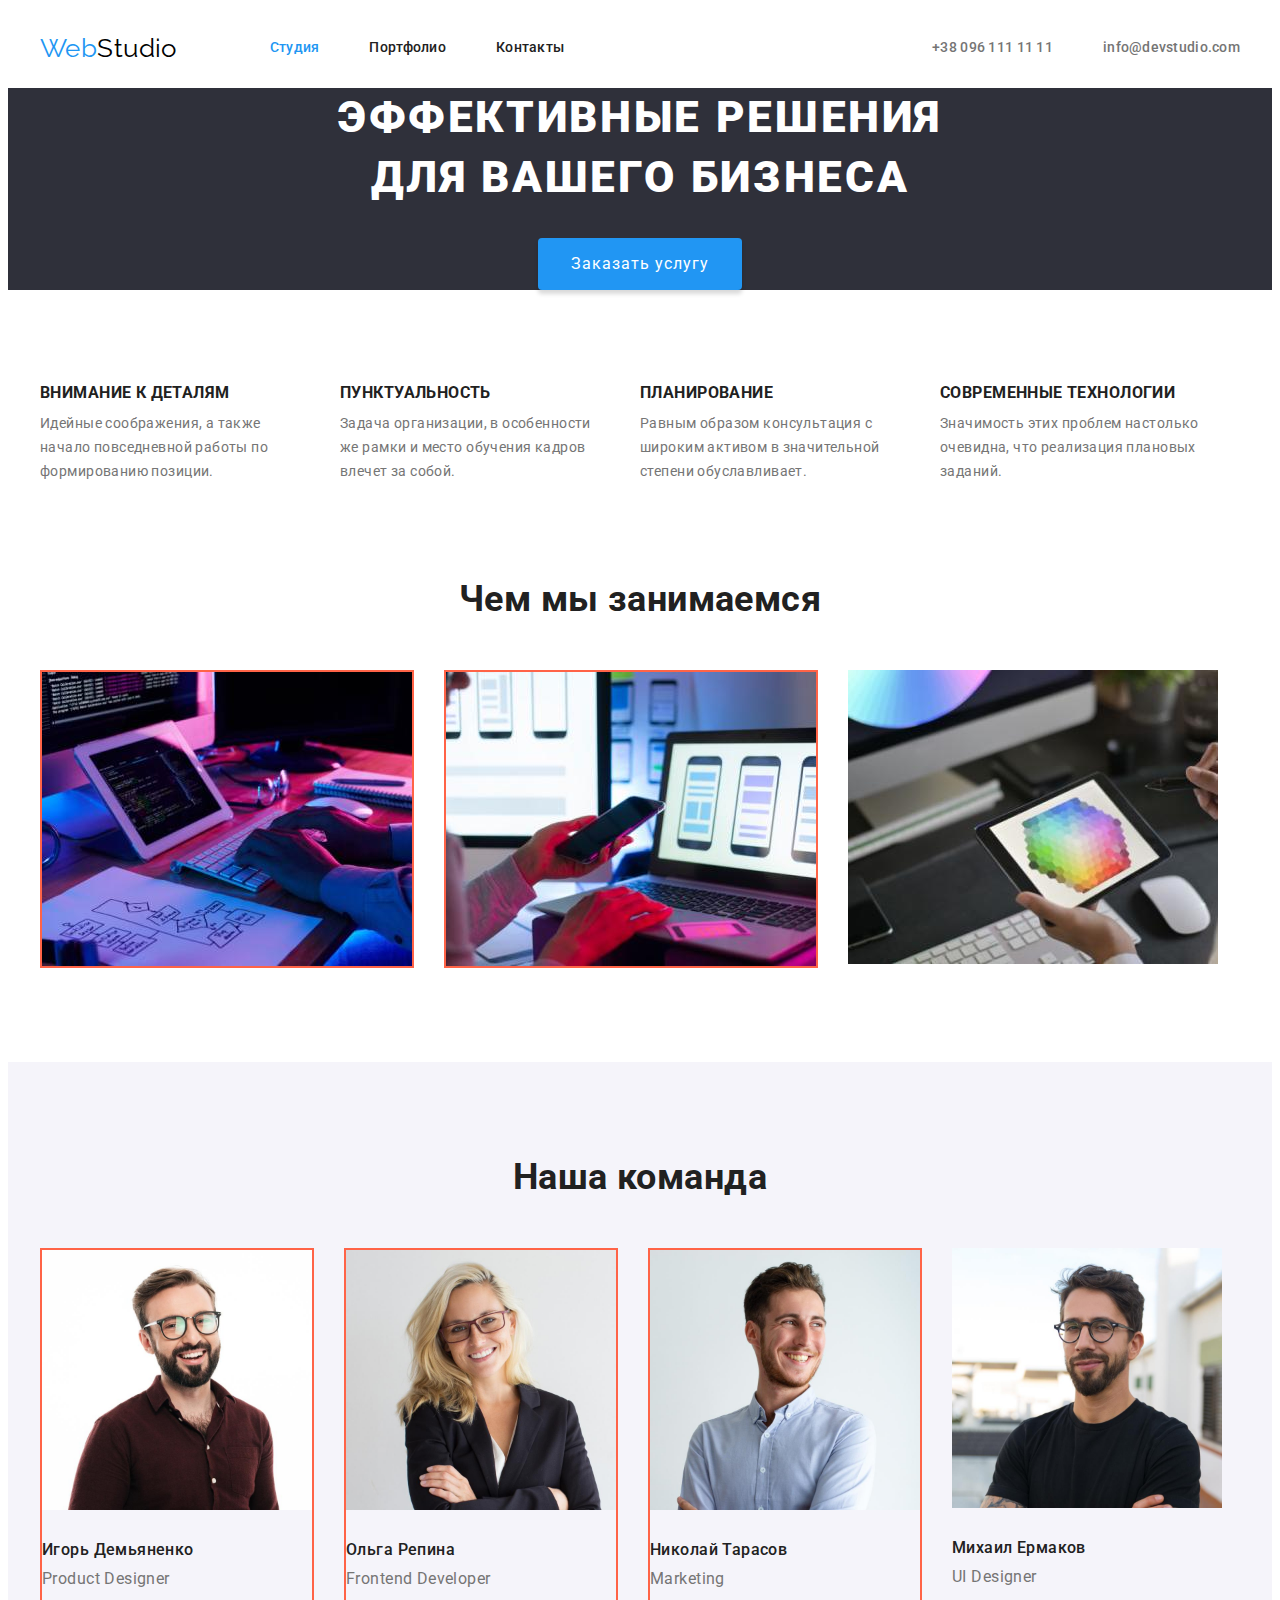
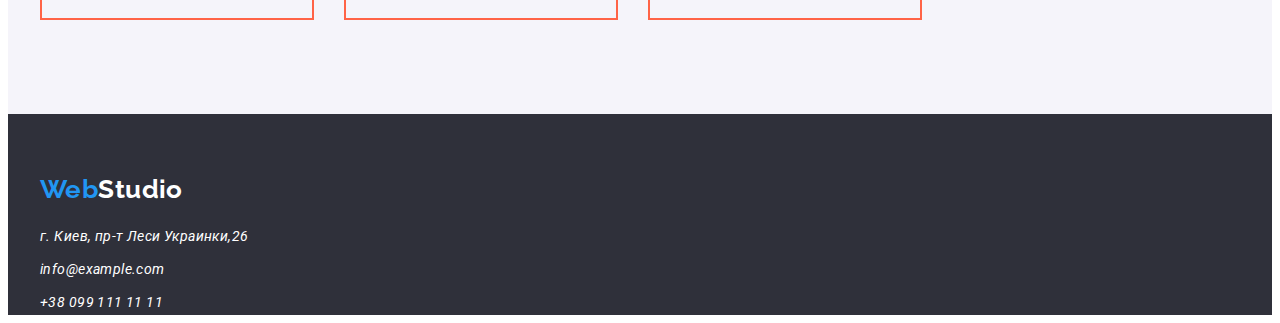
==== commit 36d5451c: "доделан flex студии кроме рамок и подписи в тим" ====
--- a/index.html
+++ b/index.html
@@ -34,7 +34,6 @@
                 </ul>
             </nav>
         </div>
-       
     </header>
 
     <main>
@@ -48,23 +47,23 @@
             <!-- Особенности -->
             <section class="features section container" >
                 <h2 class="visually-hidden">Особенности</h2>
-                    <ul class="list">
-                        <li>
+                    <ul class="features-list list">
+                        <li class="item">
                             <h3 class="title">Внимание к деталям</h3>
                             <p class="desc">Идейные соображения, а также начало повседневной
                             работы по формированию позиции.</p>
                         </li>
-                        <li>
+                        <li class="item">
                             <h3 class="title">Пунктуальность</h3>
                             <p class="desc">Задача организации, в особенности же рамки и 
                             место обучения кадров влечет за собой.</p>
                         </li>
-                        <li>
+                        <li class="item">
                             <h3 class="title">Планирование</h3>
                             <p class="desc">Равным образом консультация с широким активом
                             в значительной степени обуславливает.</p>
                         </li>
-                        <li>
+                        <li class="item">
                             <h3 class="title">Современные технологии</h3>
                             <p class="desc">Значимость этих проблем настолько очевидна, 
                             что реализация плановых заданий.</p>
@@ -75,26 +74,23 @@
             <!-- чем мы занимаемся -->
             <section class="specialization section container" >
                 <h2 class="section-title">Чем мы занимаемся</h2>
-                    <ul class="list">
-                        <li>
+                    <ul class="specialization-list list">
+                        <li class="item">
                             <img src="./images/laptop.jpg" 
                             alt="ноутбук"  
-                            width="370" 
-                            height="294"/>
+                            width="370"/>
                         </li>
 
-                        <li>
+                        <li class="item">
                             <img src="./images/smartphone.jpg" 
                             alt="смартфон" 
-                            width="370" 
-                            height="294"/>
+                            width="370"/>
                         </li>
 
-                        <li>
+                        <li class="item">
                             <img src="./images/tablet.jpg" 
                             alt="планшет" 
-                            width="370" 
-                            height="294"/>
+                            width="370"/>
                         </li>
                     </ul>
             </section>
@@ -103,28 +99,36 @@
             <section class="team section">
                <div class="container">
                     <h2 class="section-title">Наша команда</h2>
-                    <ul class="list">
-                        <li>
-                            <img class="photo" src="./images/team1.jpg" alt="фотография дизайнера" width="270" height="260" />
-                            <h3 class="name">Игорь Демьяненко</h3>
-                            <p class="position">Product Designer</p>
+                    <ul class="team-list list">
+                        <li class="item">
+                            <img class="photo" src="./images/team1.jpg" alt="фотография дизайнера" width="270"/>
+                            <div>
+                                <h3 class="name">Игорь Демьяненко</h3>
+                                <p class="position">Product Designer</p>
+                            </div>
                         </li>
-                        <li>
-                            <img class="photo" src="./images/team2.jpg" alt="фотография разработчика" width="270" height="260" />
-                            <h3 class="name">Ольга Репина</h3>
-                            <p class="position">Frontend Developer</p>
+                        <li class="item">
+                            <img class="photo" src="./images/team2.jpg" alt="фотография разработчика" width="270"/>
+                            <div>
+                                <h3 class="name">Ольга Репина</h3>
+                                <p class="position">Frontend Developer</p>
+                            </div>
                         </li>
                     
-                        <li>
-                            <img class="photo" src="./images/team3.jpg" alt="фотография маркетолога" width="270" height="260" />
-                            <h3 class="name">Николай Тарасов</h3>
-                            <p class="position">Marketing</p>
+                        <li class="item">
+                            <img class="photo" src="./images/team3.jpg" alt="фотография маркетолога" width="270"/>
+                            <div>
+                                <h3 class="name">Николай Тарасов</h3>
+                                <p class="position">Marketing</p>
+                            </div>
                         </li>
                     
-                        <li>
+                        <li class="item">
                             <img class="photo" src="./images/team4.jpg" alt="фотография дизанера интерфейсов" width="270" height="260" />
-                            <h3 class="name">Михаил Ермаков</h3>
-                            <p class="position">UI Designer</p>
+                            <div>
+                                <h3 class="name">Михаил Ермаков</h3>
+                                <p class="position">UI Designer</p>
+                            </div>
                         </li>
                     </ul>
                </div>
@@ -141,10 +145,11 @@
             
             <div>
                 <address class="adress">
-                    <p>г. Киев, пр-т Леси Украинки,26</p>
-                    <ul class="list">
-                        <li><a href="mailto:info@example.com" class="footer-link">info@example.com</a></li>
-                        <li><a href="tel:+380991111111" class="footer-link">+38 099 111 11 11</a></li>
+                    <!-- <p>г. Киев, пр-т Леси Украинки,26</p> -->
+                    <ul class="adress-list list">
+                        <li class="item"><a href="" class="footer-link">г. Киев, пр-т Леси Украинки,26</a></li>
+                        <li class="item"><a href="mailto:info@example.com" class="footer-link ">info@example.com</a></li>
+                        <li class="item"><a href="tel:+380991111111" class="footer-link ">+38 099 111 11 11</a></li>
                     </ul>
                 </address>
             </div>
--- a/css/styles.css
+++ b/css/styles.css
@@ -38,10 +38,10 @@
   width: 1200px;
   padding-left: 15px;
   padding-right: 15px;
-  outline: 2px solid tomato;
 }
 
 /* сброс стилей */
+
 h1,
 h2,
 h3,
@@ -56,13 +56,15 @@
 }
 
 /* nav */
+
 .main-nav {
   display: flex;
   align-items: center;
 }
 
-.site-nav .item {
-  background-color: tomato;
+.site-nav {
+  display: flex;
+  padding-left: 0px;
 }
 
 .site-nav .item:not(:last-child) {
@@ -83,6 +85,7 @@
 
 .contacts {
   display: flex;
+  margin-left: auto;
 }
 
 .contacts .item:not(:last-child) {
@@ -90,6 +93,10 @@
 }
 
 .contacts .link {
+  display: block;
+  padding-top: 32px;
+  padding-bottom: 32px;
+
   color: var(--secondary-text-color);
 
   font-weight: 500;
@@ -97,13 +104,11 @@
   letter-spacing: 0.02em;
 }
 
-.site-nav {
-  display: flex;
-}
-
 /* logo */
 
 .logo {
+  margin-right: 93px;
+
   color: #000000;
 
   font-family: Raleway;
@@ -136,6 +141,20 @@
 }
 
 /* features */
+
+.features-list {
+  display: flex;
+  padding-left: 0px;
+}
+
+.features-list .item {
+  width: 270px;
+}
+
+.features-list .item:not(:last-child) {
+  margin-right: 30px;
+}
+
 .section {
   padding-top: 94px;
   padding-bottom: 94px;
@@ -175,16 +194,37 @@
 }
 
 /* specialization */
+
 .specialization {
   padding-top: 0;
 }
 
+.specialization-list {
+  display: flex;
+  padding-left: 0px;
+}
+
+.specialization-list .item:not(:last-child) {
+  margin-right: 30px;
+  border: 2px solid tomato;
+}
+
 /* team */
 
 .team {
   background-color: var(--secondary-background-color);
 }
 
+.team-list {
+  display: flex;
+  padding-left: 0px;
+}
+
+.team-list .item:not(:last-child) {
+  margin-right: 30px;
+  border: 2px solid tomato;
+}
+
 .team .photo {
   margin-bottom: 30px;
 }
@@ -198,6 +238,8 @@
 }
 
 .team .position {
+  margin-bottom: 30px;
+
   color: var(--secondary-text-color);
 
   font-size: 16px;
@@ -230,6 +272,10 @@
 }
 
 .footer-logo {
+  display: inline-block;
+  margin-top: 60px;
+  margin-bottom: 20px;
+
   color: var(--primary-background-color);
 
   font-family: Raleway;
@@ -240,6 +286,14 @@
 
 .footer-logo .accent {
   color: var(--accent-color);
+}
+
+.adress-list {
+  padding-left: 0px;
+}
+
+.adress-list .item:not(:last-child) {
+  margin-bottom: 9px;
 }
 
 /* button */
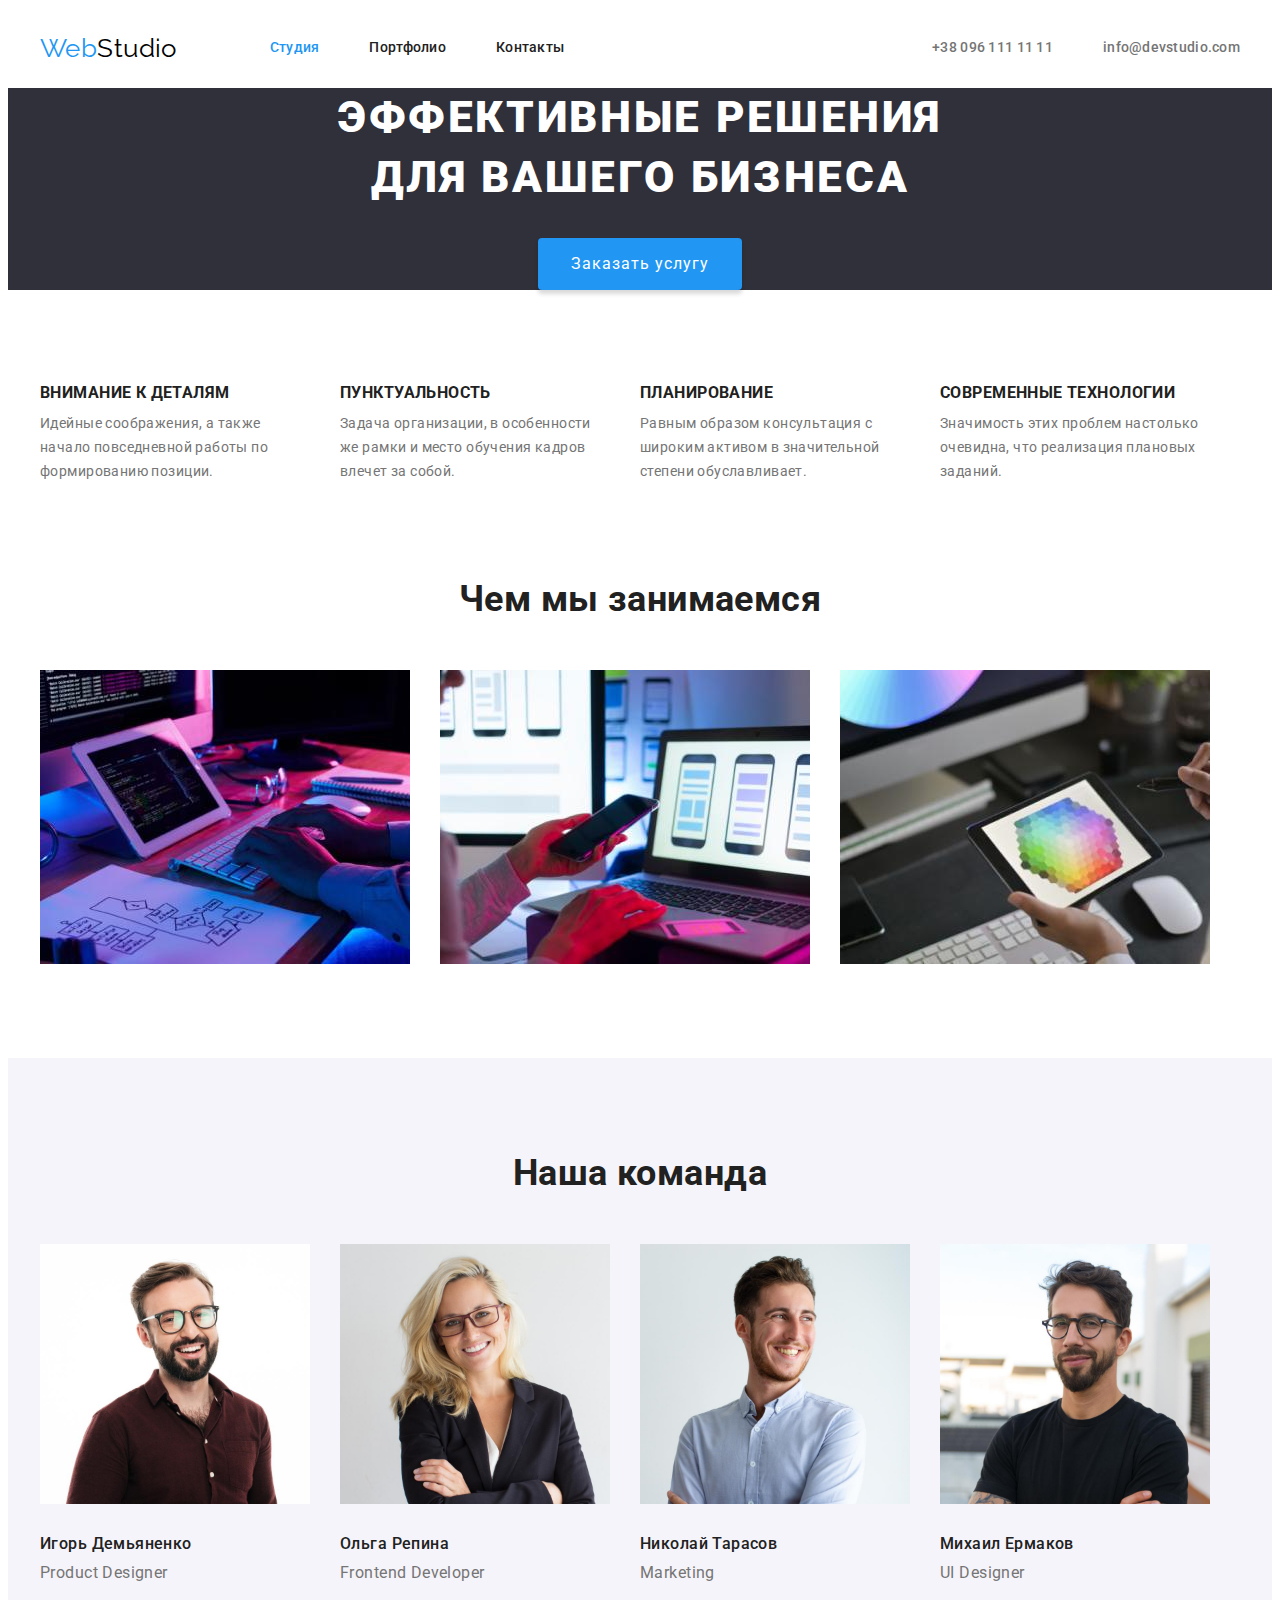
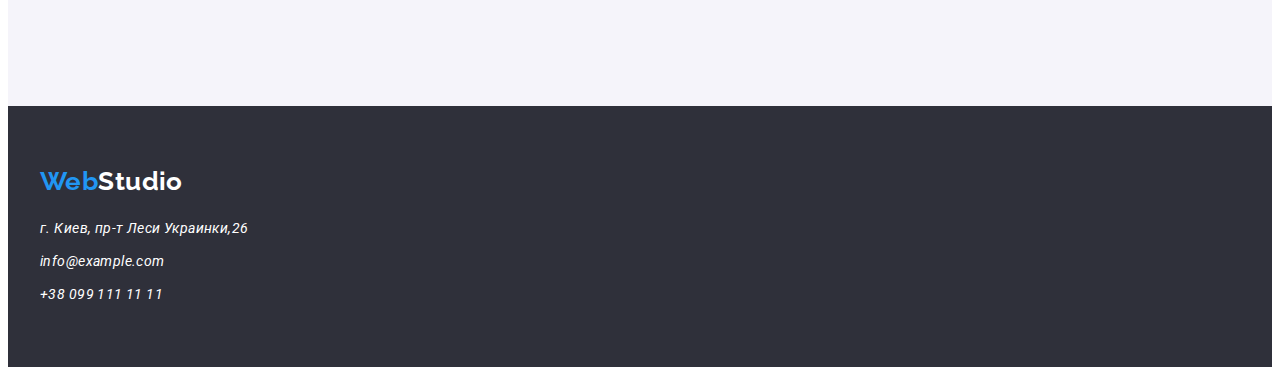
==== commit 5e8e3017: "допилены паддинги футера" ====
--- a/index.html
+++ b/index.html
@@ -138,11 +138,11 @@
 
 <!-- подвал страницы -->
     <footer class="footer">
-        <div class="container">
+        <div class="container footer-section">
             <a href="index.html" class="footer-logo">
                 <p> <span class="accent">Web</span>Studio</p>
             </a>
-            
+    
             <div>
                 <address class="adress">
                     <!-- <p>г. Киев, пр-т Леси Украинки,26</p> -->
--- a/css/styles.css
+++ b/css/styles.css
@@ -4,6 +4,8 @@
 /* синий цвет лого и акцент #2196F3 */
 /* вторичный цвет фона #F5F4FA */
 /* фон футера #2F303A */
+
+/* outline: 2px solid tomato; */
 
 :root {
   --primary-text-color: #212121;
@@ -55,106 +57,6 @@
   display: block;
 }
 
-/* nav */
-
-.main-nav {
-  display: flex;
-  align-items: center;
-}
-
-.site-nav {
-  display: flex;
-  padding-left: 0px;
-}
-
-.site-nav .item:not(:last-child) {
-  margin-right: 50px;
-}
-
-.site-nav .link {
-  display: block;
-  padding-top: 32px;
-  padding-bottom: 32px;
-
-  color: var(--primary-text-color);
-
-  font-weight: 500;
-  line-height: 1.14;
-  letter-spacing: 0.02em;
-}
-
-.contacts {
-  display: flex;
-  margin-left: auto;
-}
-
-.contacts .item:not(:last-child) {
-  margin-right: 50px;
-}
-
-.contacts .link {
-  display: block;
-  padding-top: 32px;
-  padding-bottom: 32px;
-
-  color: var(--secondary-text-color);
-
-  font-weight: 500;
-  line-height: 1.14;
-  letter-spacing: 0.02em;
-}
-
-/* logo */
-
-.logo {
-  margin-right: 93px;
-
-  color: #000000;
-
-  font-family: Raleway;
-  font-size: 26px;
-  line-height: 1.19;
-}
-
-.logo .accent {
-  color: var(--accent-color);
-}
-
-/* hero */
-
-.hero {
-  text-align: center;
-
-  background-color: var(--header-footer-background-color);
-}
-
-.hero-title {
-  margin-bottom: 30px;
-
-  color: var(--primary-background-color);
-
-  font-weight: 900;
-  font-size: 44px;
-  line-height: 1.36;
-  letter-spacing: 0.06em;
-  text-transform: uppercase;
-}
-
-/* features */
-
-.features-list {
-  display: flex;
-  padding-left: 0px;
-}
-
-.features-list .item {
-  width: 270px;
-}
-
-.features-list .item:not(:last-child) {
-  margin-right: 30px;
-}
-
 .section {
   padding-top: 94px;
   padding-bottom: 94px;
@@ -168,6 +70,106 @@
   margin: -1px;
 }
 
+/* nav */
+
+.main-nav {
+  display: flex;
+  align-items: center;
+}
+
+.site-nav {
+  display: flex;
+  padding-left: 0px;
+}
+
+.site-nav .item:not(:last-child) {
+  margin-right: 50px;
+}
+
+.site-nav .link {
+  display: block;
+  padding-top: 32px;
+  padding-bottom: 32px;
+
+  color: var(--primary-text-color);
+
+  font-weight: 500;
+  line-height: 1.14;
+  letter-spacing: 0.02em;
+}
+
+.contacts {
+  display: flex;
+  margin-left: auto;
+}
+
+.contacts .item:not(:last-child) {
+  margin-right: 50px;
+}
+
+.contacts .link {
+  display: block;
+  padding-top: 32px;
+  padding-bottom: 32px;
+
+  color: var(--secondary-text-color);
+
+  font-weight: 500;
+  line-height: 1.14;
+  letter-spacing: 0.02em;
+}
+
+/* logo */
+
+.logo {
+  margin-right: 93px;
+
+  color: #000000;
+
+  font-family: Raleway;
+  font-size: 26px;
+  line-height: 1.19;
+}
+
+.logo .accent {
+  color: var(--accent-color);
+}
+
+/* hero */
+
+.hero {
+  text-align: center;
+
+  background-color: var(--header-footer-background-color);
+}
+
+.hero-title {
+  margin-bottom: 30px;
+
+  color: var(--primary-background-color);
+
+  font-weight: 900;
+  font-size: 44px;
+  line-height: 1.36;
+  letter-spacing: 0.06em;
+  text-transform: uppercase;
+}
+
+/* features */
+
+.features-list {
+  display: flex;
+  padding-left: 0px;
+}
+
+.features-list .item {
+  width: 270px;
+}
+
+.features-list .item:not(:last-child) {
+  margin-right: 30px;
+}
+
 .section-title {
   margin-bottom: 50px;
 
@@ -206,7 +208,6 @@
 
 .specialization-list .item:not(:last-child) {
   margin-right: 30px;
-  border: 2px solid tomato;
 }
 
 /* team */
@@ -222,7 +223,6 @@
 
 .team-list .item:not(:last-child) {
   margin-right: 30px;
-  border: 2px solid tomato;
 }
 
 .team .photo {
@@ -263,6 +263,11 @@
   background-color: var(--header-footer-background-color);
 }
 
+.footer-section {
+  padding-top: 60px;
+  padding-bottom: 60px;
+}
+
 .footer .adress {
   color: var(--primary-background-color);
 }
@@ -273,7 +278,6 @@
 
 .footer-logo {
   display: inline-block;
-  margin-top: 60px;
   margin-bottom: 20px;
 
   color: var(--primary-background-color);
@@ -319,6 +323,16 @@
 }
 
 /* Портфолио */
+
+.filter-list {
+  display: flex;
+  padding-bottom: 50px;
+  justify-content: center;
+}
+
+.filter-list .item {
+  margin-right: 8px;
+}
 
 .button-secondary {
   display: inline-block;
@@ -344,14 +358,33 @@
   background-color: var(--accent-color);
 }
 
-.projects .nav {
+.projects-list {
+  display: flex;
+  flex-wrap: wrap;
+  padding-left: 0px;
+}
+
+.projects-list .item {
+  margin-right: 30px;
+  margin-bottom: 30px;
+}
+
+.projects-list .item:nth-child(3n) {
+  margin-right: 0;
+}
+
+.projects-list .item:nth-last-child(-n + 3) {
+  margin-bottom: 0;
+}
+
+.projects-list .nav {
   color: var(--secondary-text-color);
 
   font-size: 16px;
   line-height: 1.87;
 }
 
-.projects .title {
+.projects-list .title {
   color: var(--primary-text-color);
 
   font-weight: bold;
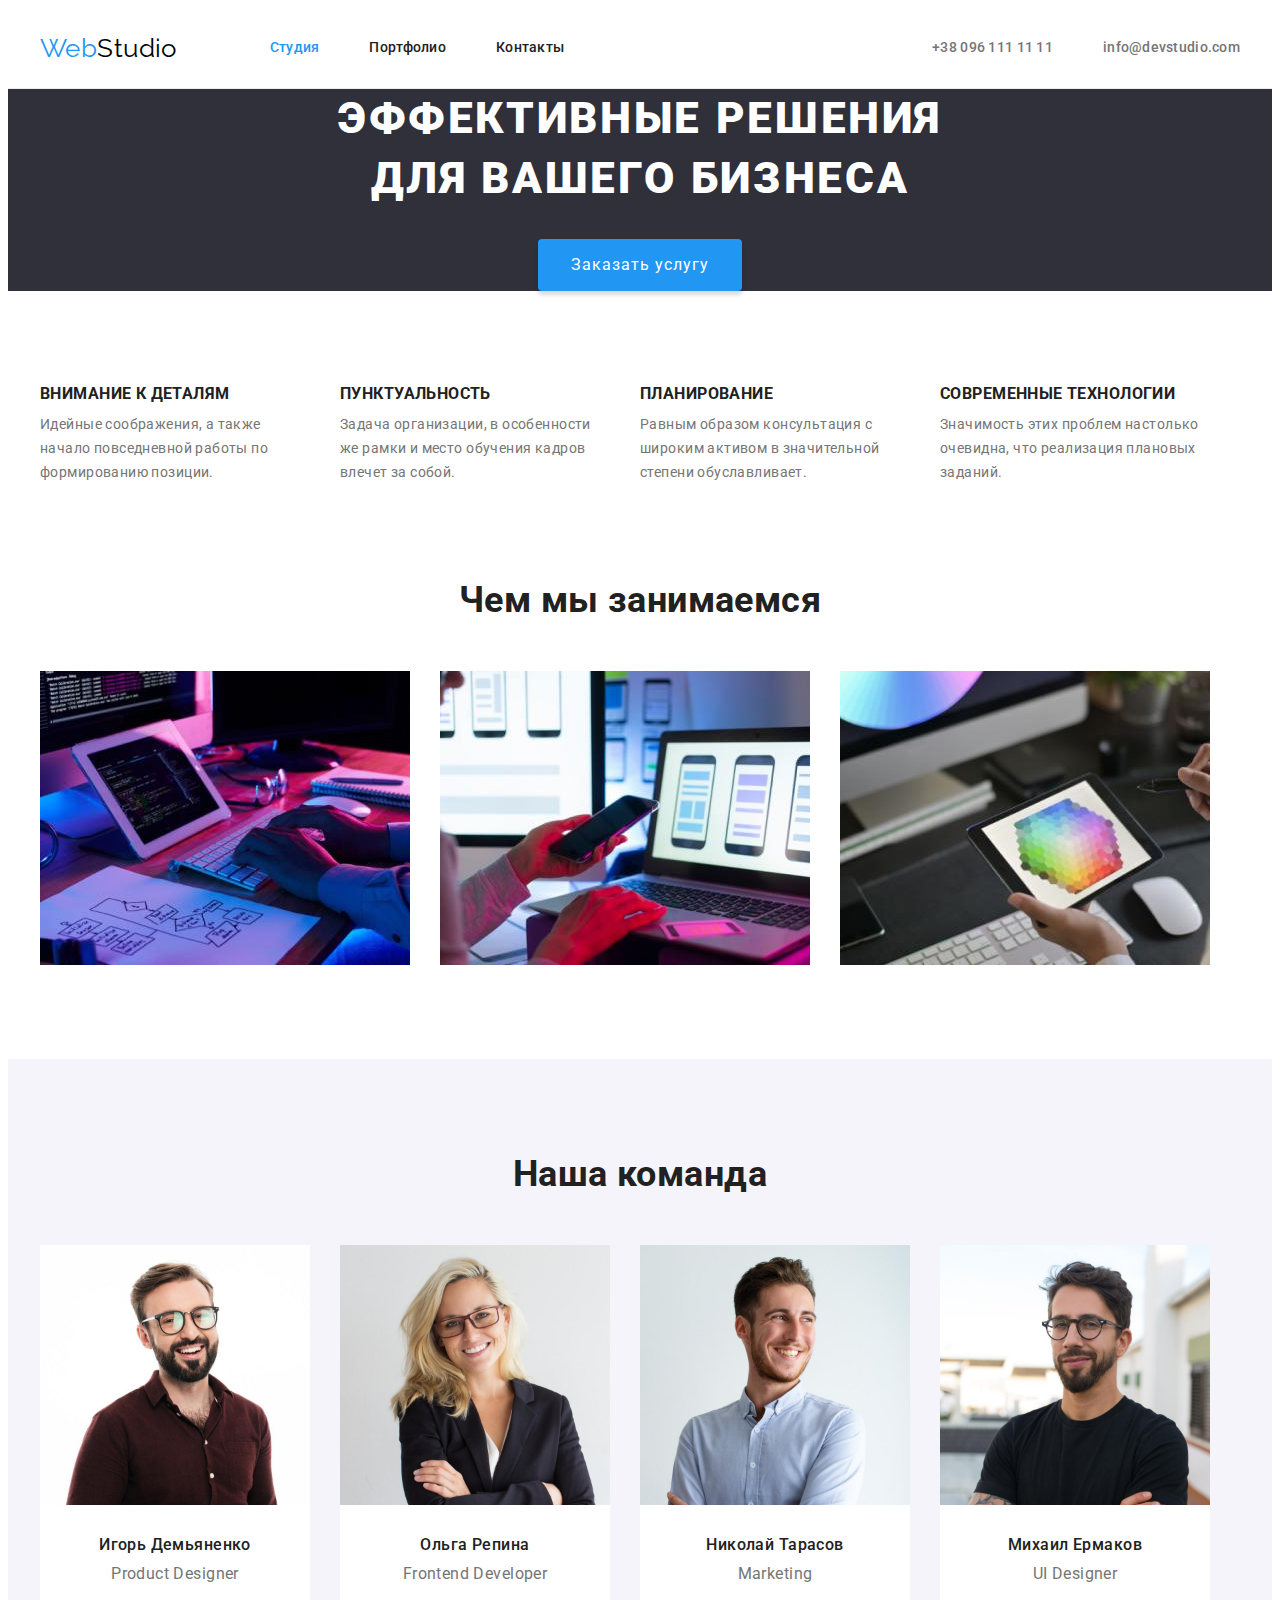
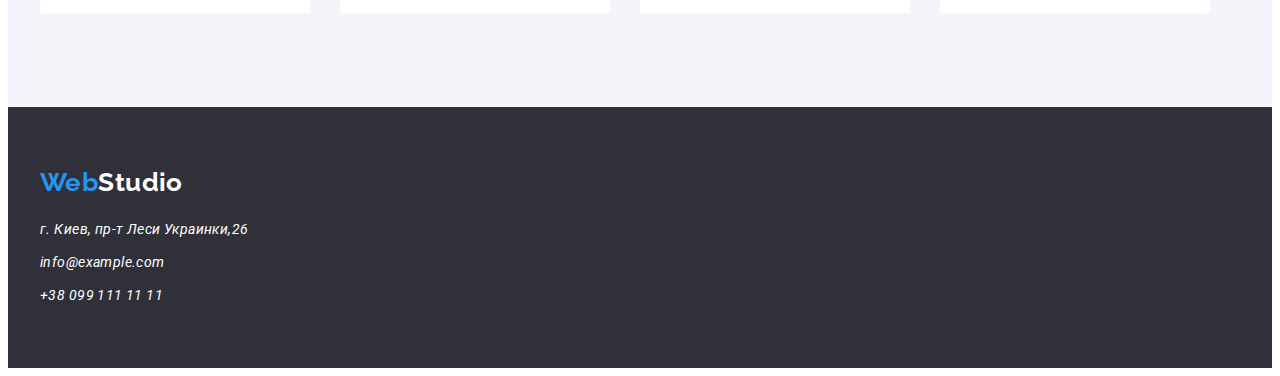
==== commit 28129ae7: "доделаны карточки" ====
--- a/index.html
+++ b/index.html
@@ -15,7 +15,7 @@
 <body>
 
     <!-- шапка сайта -->
-    <header>
+    <header class="header">
         <div class="container">
             <nav class="main-nav">
                 <a href="./index.html" class="logo">
@@ -102,14 +102,14 @@
                     <ul class="team-list list">
                         <li class="item">
                             <img class="photo" src="./images/team1.jpg" alt="фотография дизайнера" width="270"/>
-                            <div>
+                            <div class="content">
                                 <h3 class="name">Игорь Демьяненко</h3>
                                 <p class="position">Product Designer</p>
                             </div>
                         </li>
                         <li class="item">
                             <img class="photo" src="./images/team2.jpg" alt="фотография разработчика" width="270"/>
-                            <div>
+                            <div class="content">
                                 <h3 class="name">Ольга Репина</h3>
                                 <p class="position">Frontend Developer</p>
                             </div>
@@ -117,7 +117,7 @@
                     
                         <li class="item">
                             <img class="photo" src="./images/team3.jpg" alt="фотография маркетолога" width="270"/>
-                            <div>
+                            <div class="content">
                                 <h3 class="name">Николай Тарасов</h3>
                                 <p class="position">Marketing</p>
                             </div>
@@ -125,7 +125,7 @@
                     
                         <li class="item">
                             <img class="photo" src="./images/team4.jpg" alt="фотография дизанера интерфейсов" width="270" height="260" />
-                            <div>
+                            <div class="content">
                                 <h3 class="name">Михаил Ермаков</h3>
                                 <p class="position">UI Designer</p>
                             </div>
--- a/css/styles.css
+++ b/css/styles.css
@@ -70,6 +70,12 @@
   margin: -1px;
 }
 
+/* header */
+
+.header {
+  border-bottom: 1px solid #ececec;
+}
+
 /* nav */
 
 .main-nav {
@@ -221,6 +227,10 @@
   padding-left: 0px;
 }
 
+.team-list .item {
+  background-color: var(--primary-background-color);
+}
+
 .team-list .item:not(:last-child) {
   margin-right: 30px;
 }
@@ -246,6 +256,10 @@
   line-height: 1.19;
 }
 
+.team-list .content {
+  text-align: center;
+}
+
 /* акцент */
 
 .link:hover,
@@ -255,49 +269,6 @@
 
 .site-nav .link.current {
   color: var(--accent-color);
-}
-
-/* footer */
-
-.footer {
-  background-color: var(--header-footer-background-color);
-}
-
-.footer-section {
-  padding-top: 60px;
-  padding-bottom: 60px;
-}
-
-.footer .adress {
-  color: var(--primary-background-color);
-}
-
-.footer-link {
-  color: rgba(255, 255, 255, 60);
-}
-
-.footer-logo {
-  display: inline-block;
-  margin-bottom: 20px;
-
-  color: var(--primary-background-color);
-
-  font-family: Raleway;
-  font-weight: 700;
-  font-size: 26px;
-  line-height: 1.19;
-}
-
-.footer-logo .accent {
-  color: var(--accent-color);
-}
-
-.adress-list {
-  padding-left: 0px;
-}
-
-.adress-list .item:not(:last-child) {
-  margin-bottom: 9px;
 }
 
 /* button */
@@ -328,6 +299,7 @@
   display: flex;
   padding-bottom: 50px;
   justify-content: center;
+  padding-left: 0px;
 }
 
 .filter-list .item {
@@ -335,7 +307,6 @@
 }
 
 .button-secondary {
-  display: inline-block;
   box-shadow: 0px 3px 1px rgba(0, 0, 0, 0.1), 0px 1px 2px rgba(0, 0, 0, 0.08),
     0px 2px 2px rgba(0, 0, 0, 0.12);
   border-radius: 4px;
@@ -365,6 +336,8 @@
 }
 
 .projects-list .item {
+  width: 370px;
+  /* width: calc((100% - 90px) / 3); */
   margin-right: 30px;
   margin-bottom: 30px;
 }
@@ -392,3 +365,57 @@
   line-height: 2;
   letter-spacing: 0.06em;
 }
+
+.card-content {
+  padding-top: 20px;
+  padding-bottom: 20px;
+  padding-left: 23px;
+  padding-right: 23px;
+
+  border-bottom: 1px solid #eeeeee;
+  border-left: 1px solid #eeeeee;
+  border-right: 1px solid #eeeeee;
+}
+
+/* footer */
+
+.footer {
+  background-color: var(--header-footer-background-color);
+}
+
+.footer-section {
+  padding-top: 60px;
+  padding-bottom: 60px;
+}
+
+.footer .adress {
+  color: var(--primary-background-color);
+}
+
+.footer-link {
+  color: rgba(255, 255, 255, 60);
+}
+
+.footer-logo {
+  display: inline-block;
+  margin-bottom: 20px;
+
+  color: var(--primary-background-color);
+
+  font-family: Raleway;
+  font-weight: 700;
+  font-size: 26px;
+  line-height: 1.19;
+}
+
+.footer-logo .accent {
+  color: var(--accent-color);
+}
+
+.adress-list {
+  padding-left: 0px;
+}
+
+.adress-list .item:not(:last-child) {
+  margin-bottom: 9px;
+}
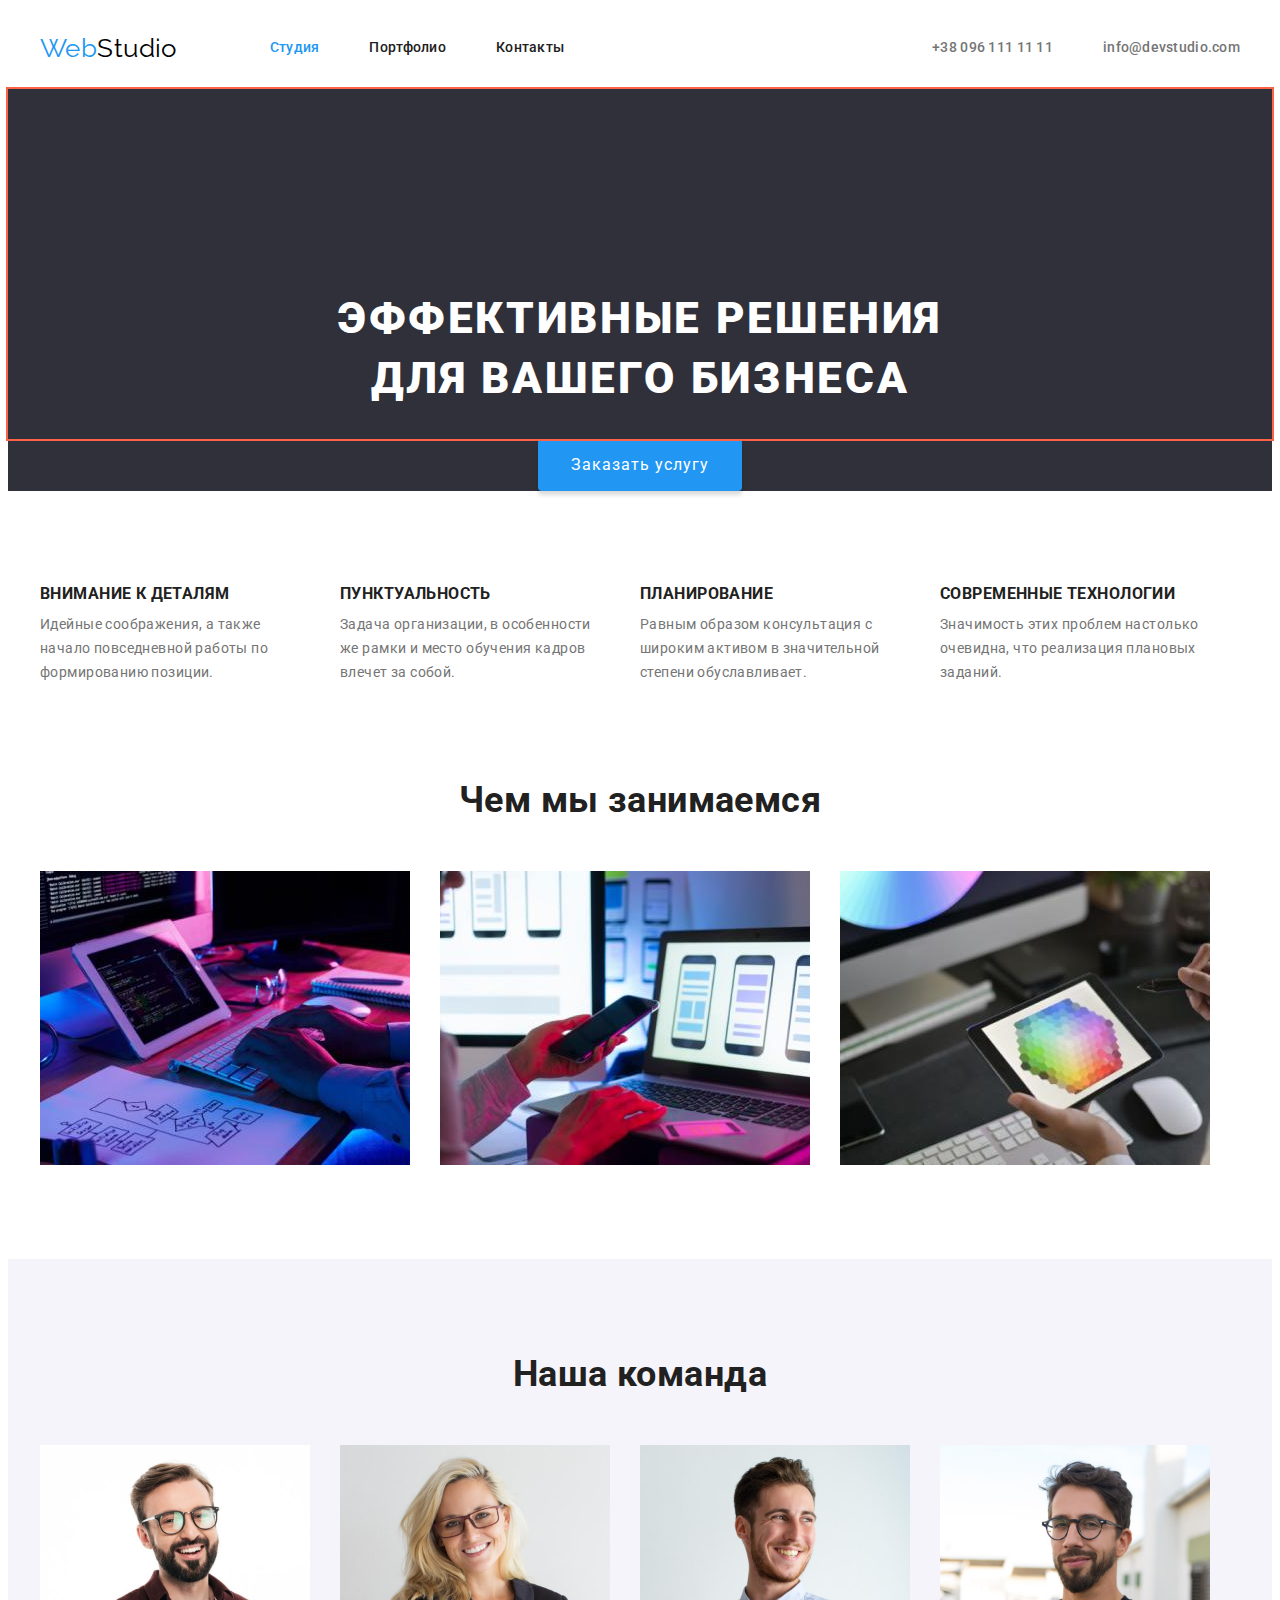
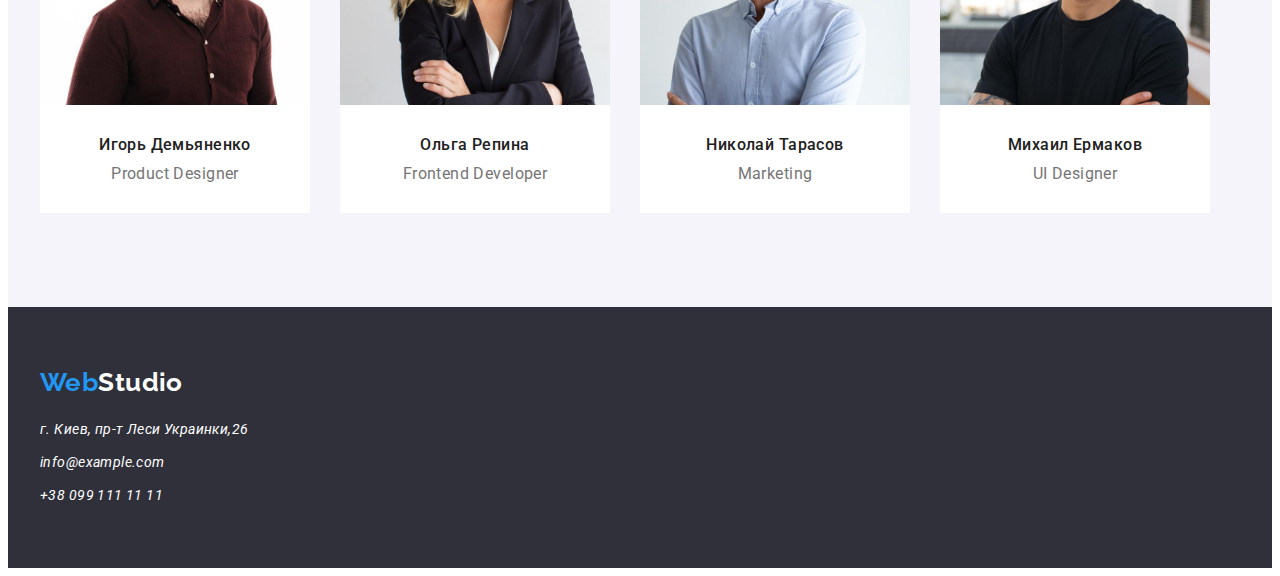
==== commit 667aa91c: "убрана тень с кнопок портфолио" ====
--- a/index.html
+++ b/index.html
@@ -41,7 +41,7 @@
         <!-- герой -->
             <section class="hero">
                 <h1 class="hero-title">Эффективные решения<br> для вашего бизнеса</h1>
-                <a href="" class="button cursor">Заказать услугу</a><di>
+                <a href="" class="button cursor">Заказать услугу</a>
             </section>
 
             <!-- Особенности -->
--- a/css/styles.css
+++ b/css/styles.css
@@ -149,8 +149,19 @@
   background-color: var(--header-footer-background-color);
 }
 
+/* .hero {  background-color: var(--bg-dark-color);
+text-align: center; 
+padding-top: 200px;
+padding-bottom: 200px;}
 .hero-title {
-  margin-bottom: 30px;
+padding-left: 252px;
+padding-right: 252px;
+margin: 0 auto;
+margin-bottom: 30px; */
+
+.hero-title {
+  padding-top: 200px;
+  padding-bottom: 30px;
 
   color: var(--primary-background-color);
 
@@ -159,6 +170,8 @@
   line-height: 1.36;
   letter-spacing: 0.06em;
   text-transform: uppercase;
+
+  outline: 2px solid tomato;
 }
 
 /* features */
@@ -307,8 +320,6 @@
 }
 
 .button-secondary {
-  box-shadow: 0px 3px 1px rgba(0, 0, 0, 0.1), 0px 1px 2px rgba(0, 0, 0, 0.08),
-    0px 2px 2px rgba(0, 0, 0, 0.12);
   border-radius: 4px;
   padding: 6px 22px;
   border: 1px solid transparent;
